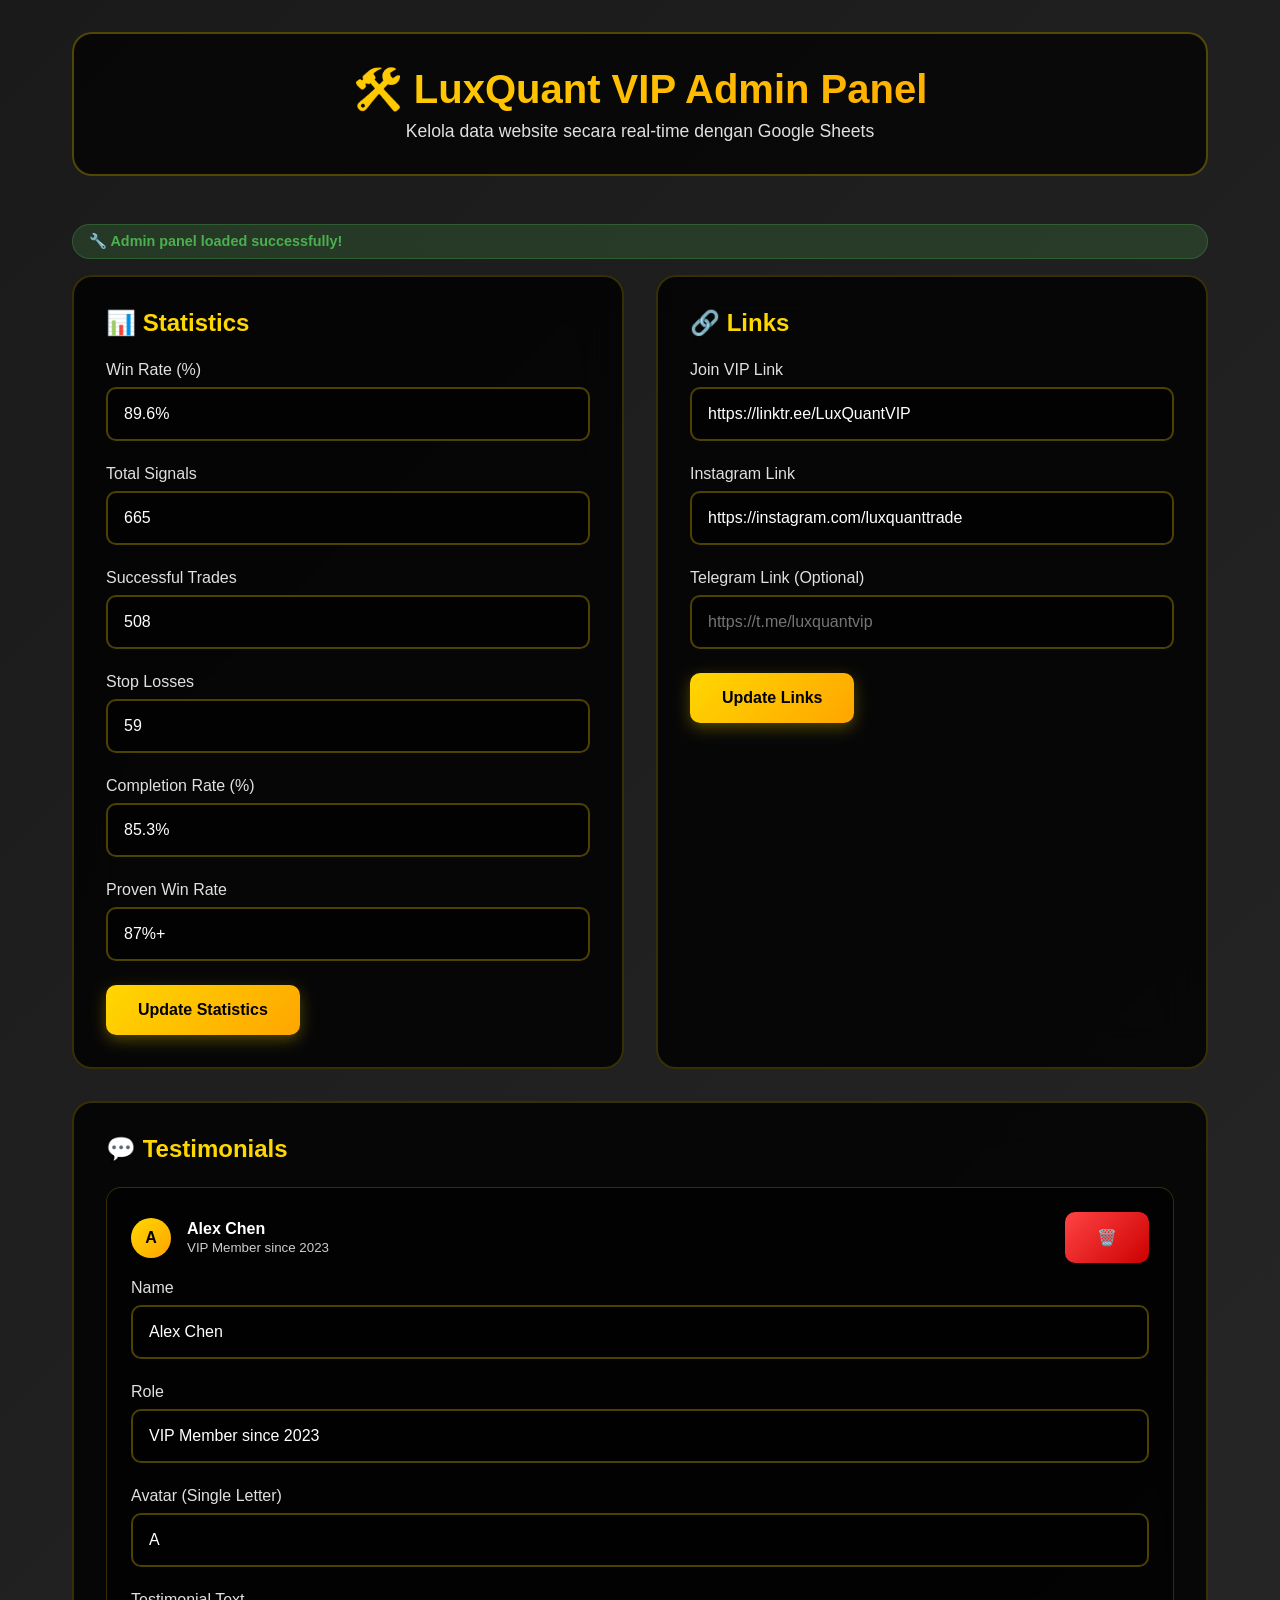
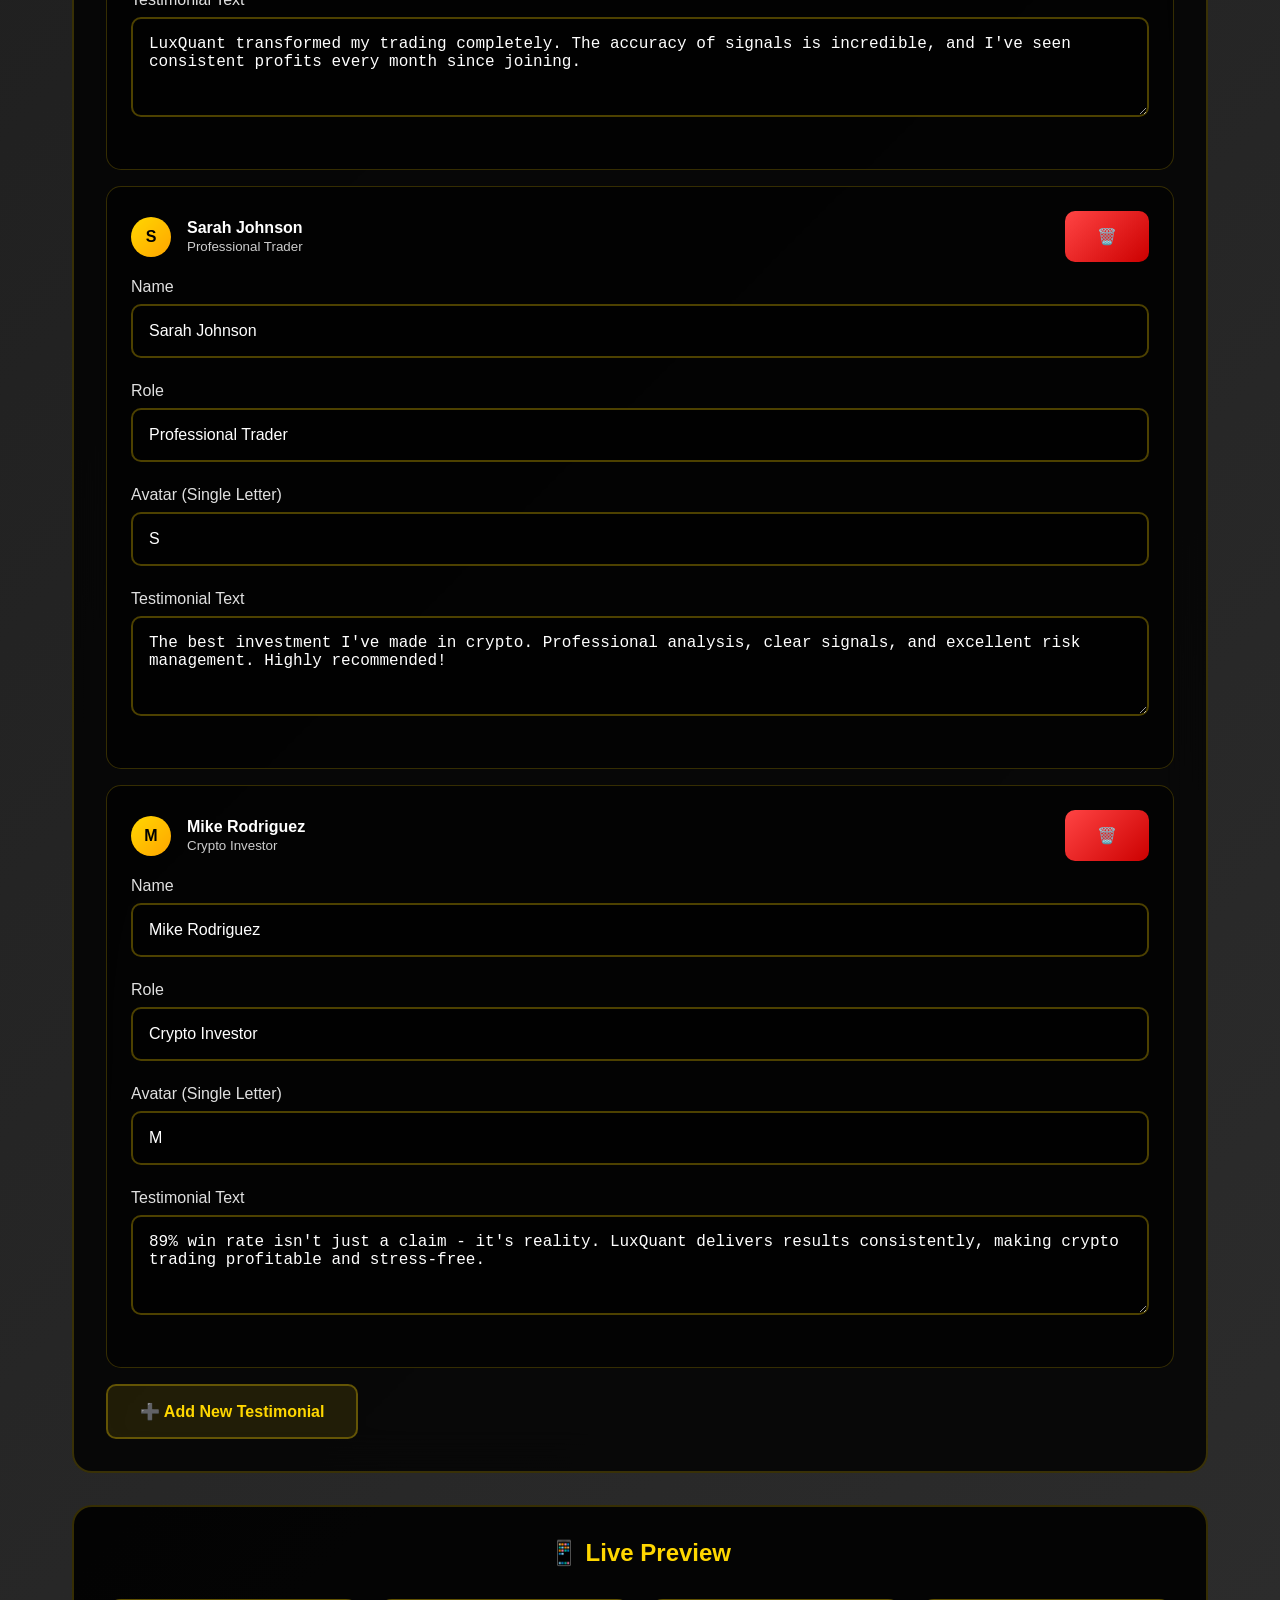
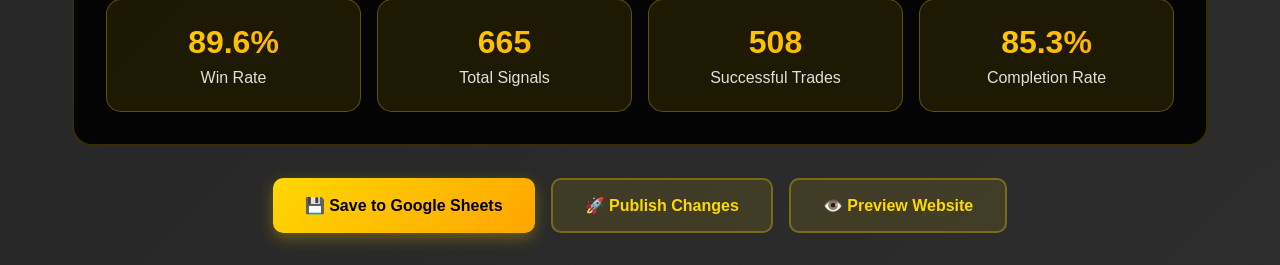
==== admin.html @ 3db4fe61 "Rename luxquant_admin_panel.html to admin.html" ====
<!DOCTYPE html>
<html lang="en">
<head>
    <meta charset="UTF-8">
    <meta name="viewport" content="width=device-width, initial-scale=1.0">
    <title>LuxQuant VIP - Admin Panel</title>
    <style>
        * {
            margin: 0;
            padding: 0;
            box-sizing: border-box;
        }

        body {
            font-family: 'Inter', -apple-system, BlinkMacSystemFont, sans-serif;
            background: linear-gradient(135deg, #1a1a1a, #2d2d2d);
            color: #ffffff;
            min-height: 100vh;
        }

        .container {
            max-width: 1200px;
            margin: 0 auto;
            padding: 2rem;
        }

        .header {
            text-align: center;
            margin-bottom: 3rem;
            padding: 2rem;
            background: rgba(0, 0, 0, 0.7);
            border-radius: 20px;
            border: 2px solid rgba(255, 215, 0, 0.3);
        }

        .header h1 {
            font-size: 2.5rem;
            background: linear-gradient(135deg, #FFD700, #FFA500);
            -webkit-background-clip: text;
            -webkit-text-fill-color: transparent;
            background-clip: text;
            margin-bottom: 0.5rem;
        }

        .header p {
            color: #e0e0e0;
            font-size: 1.1rem;
        }

        .panel-grid {
            display: grid;
            grid-template-columns: 1fr 1fr;
            gap: 2rem;
            margin-bottom: 2rem;
        }

        .panel-section {
            background: rgba(0, 0, 0, 0.8);
            padding: 2rem;
            border-radius: 20px;
            border: 2px solid rgba(255, 215, 0, 0.2);
            backdrop-filter: blur(20px);
        }

        .panel-section h2 {
            font-size: 1.5rem;
            color: #FFD700;
            margin-bottom: 1.5rem;
            display: flex;
            align-items: center;
            gap: 0.5rem;
        }

        .form-group {
            margin-bottom: 1.5rem;
        }

        .form-group label {
            display: block;
            margin-bottom: 0.5rem;
            color: #e0e0e0;
            font-weight: 500;
        }

        .form-group input,
        .form-group textarea {
            width: 100%;
            padding: 1rem;
            background: rgba(0, 0, 0, 0.6);
            border: 2px solid rgba(255, 215, 0, 0.3);
            border-radius: 10px;
            color: #ffffff;
            font-size: 1rem;
            transition: border-color 0.3s ease;
        }

        .form-group input:focus,
        .form-group textarea:focus {
            outline: none;
            border-color: #FFD700;
            box-shadow: 0 0 0 3px rgba(255, 215, 0, 0.1);
        }

        .form-group textarea {
            resize: vertical;
            min-height: 100px;
        }

        .btn {
            padding: 1rem 2rem;
            border: none;
            border-radius: 10px;
            font-weight: 600;
            font-size: 1rem;
            cursor: pointer;
            transition: all 0.3s ease;
            display: inline-flex;
            align-items: center;
            gap: 0.5rem;
        }

        .btn-primary {
            background: linear-gradient(135deg, #FFD700, #FFA500);
            color: #000000;
            box-shadow: 0 5px 15px rgba(255, 215, 0, 0.3);
        }

        .btn-primary:hover {
            transform: translateY(-2px);
            box-shadow: 0 8px 25px rgba(255, 215, 0, 0.4);
        }

        .btn-secondary {
            background: rgba(255, 215, 0, 0.1);
            color: #FFD700;
            border: 2px solid rgba(255, 215, 0, 0.3);
        }

        .btn-secondary:hover {
            background: rgba(255, 215, 0, 0.2);
            border-color: #FFD700;
        }

        .btn-danger {
            background: linear-gradient(135deg, #ff4444, #cc0000);
            color: #ffffff;
        }

        .btn-danger:hover {
            transform: translateY(-2px);
            box-shadow: 0 8px 25px rgba(255, 68, 68, 0.4);
        }

        .testimonial-item {
            background: rgba(0, 0, 0, 0.6);
            padding: 1.5rem;
            border-radius: 15px;
            border: 1px solid rgba(255, 215, 0, 0.2);
            margin-bottom: 1rem;
        }

        .testimonial-header {
            display: flex;
            justify-content: space-between;
            align-items: center;
            margin-bottom: 1rem;
        }

        .testimonial-author {
            display: flex;
            align-items: center;
            gap: 1rem;
        }

        .avatar-preview {
            width: 40px;
            height: 40px;
            border-radius: 50%;
            background: linear-gradient(135deg, #FFD700, #FFA500);
            display: flex;
            align-items: center;
            justify-content: center;
            color: #000000;
            font-weight: bold;
        }

        .status-indicator {
            padding: 0.5rem 1rem;
            border-radius: 20px;
            font-size: 0.9rem;
            font-weight: 600;
            margin-bottom: 1rem;
        }

        .status-success {
            background: rgba(76, 175, 80, 0.2);
            color: #4CAF50;
            border: 1px solid rgba(76, 175, 80, 0.3);
        }

        .status-error {
            background: rgba(244, 67, 54, 0.2);
            color: #f44336;
            border: 1px solid rgba(244, 67, 54, 0.3);
        }

        .preview-section {
            grid-column: 1 / -1;
            background: rgba(0, 0, 0, 0.9);
            padding: 2rem;
            border-radius: 20px;
            border: 2px solid rgba(255, 215, 0, 0.2);
            margin-top: 2rem;
        }

        .preview-grid {
            display: grid;
            grid-template-columns: repeat(auto-fit, minmax(200px, 1fr));
            gap: 1rem;
        }

        .preview-card {
            background: rgba(255, 215, 0, 0.1);
            padding: 1.5rem;
            border-radius: 15px;
            text-align: center;
            border: 1px solid rgba(255, 215, 0, 0.3);
        }

        .preview-number {
            font-size: 2rem;
            font-weight: 800;
            background: linear-gradient(135deg, #FFD700, #FFA500);
            -webkit-background-clip: text;
            -webkit-text-fill-color: transparent;
            background-clip: text;
        }

        .preview-label {
            color: #e0e0e0;
            margin-top: 0.5rem;
        }

        .actions {
            display: flex;
            gap: 1rem;
            justify-content: center;
            margin-top: 2rem;
        }

        .loading {
            display: inline-block;
            width: 16px;
            height: 16px;
            border: 2px solid rgba(255, 215, 0, 0.3);
            border-radius: 50%;
            border-top-color: #FFD700;
            animation: spin 1s ease-in-out infinite;
        }

        @keyframes spin {
            to { transform: rotate(360deg); }
        }

        .hidden {
            display: none;
        }

        @media (max-width: 768px) {
            .panel-grid {
                grid-template-columns: 1fr;
            }
            
            .container {
                padding: 1rem;
            }
        }
    </style>
</head>
<body>
    <div class="container">
        <div class="header">
            <h1>🛠️ LuxQuant VIP Admin Panel</h1>
            <p>Kelola data website secara real-time dengan Google Sheets</p>
        </div>

        <div id="status-indicator" class="status-indicator hidden"></div>

        <div class="panel-grid">
            <!-- Statistics Section -->
            <div class="panel-section">
                <h2>📊 Statistics</h2>
                <form id="stats-form">
                    <div class="form-group">
                        <label for="winRate">Win Rate (%)</label>
                        <input type="text" id="winRate" placeholder="89.6%" value="89.6%">
                    </div>
                    <div class="form-group">
                        <label for="totalSignals">Total Signals</label>
                        <input type="text" id="totalSignals" placeholder="665" value="665">
                    </div>
                    <div class="form-group">
                        <label for="successfulTrades">Successful Trades</label>
                        <input type="text" id="successfulTrades" placeholder="508" value="508">
                    </div>
                    <div class="form-group">
                        <label for="stopLosses">Stop Losses</label>
                        <input type="text" id="stopLosses" placeholder="59" value="59">
                    </div>
                    <div class="form-group">
                        <label for="completionRate">Completion Rate (%)</label>
                        <input type="text" id="completionRate" placeholder="85.3%" value="85.3%">
                    </div>
                    <div class="form-group">
                        <label for="provenWinRate">Proven Win Rate</label>
                        <input type="text" id="provenWinRate" placeholder="87%+" value="87%+">
                    </div>
                    <button type="submit" class="btn btn-primary">
                        <span id="stats-loading" class="loading hidden"></span>
                        Update Statistics
                    </button>
                </form>
            </div>

            <!-- Links Section -->
            <div class="panel-section">
                <h2>🔗 Links</h2>
                <form id="links-form">
                    <div class="form-group">
                        <label for="joinVipLink">Join VIP Link</label>
                        <input type="url" id="joinVipLink" placeholder="https://linktr.ee/LuxQuantVIP" value="https://linktr.ee/LuxQuantVIP">
                    </div>
                    <div class="form-group">
                        <label for="instagramLink">Instagram Link</label>
                        <input type="url" id="instagramLink" placeholder="https://instagram.com/luxquanttrade" value="https://instagram.com/luxquanttrade">
                    </div>
                    <div class="form-group">
                        <label for="telegramLink">Telegram Link (Optional)</label>
                        <input type="url" id="telegramLink" placeholder="https://t.me/luxquantvip">
                    </div>
                    <button type="submit" class="btn btn-primary">
                        <span id="links-loading" class="loading hidden"></span>
                        Update Links
                    </button>
                </form>
            </div>
        </div>

        <!-- Testimonials Section -->
        <div class="panel-section">
            <h2>💬 Testimonials</h2>
            <div id="testimonials-container">
                <!-- Testimonials will be loaded here -->
            </div>
            <button id="add-testimonial" class="btn btn-secondary">➕ Add New Testimonial</button>
        </div>

        <!-- Preview Section -->
        <div class="preview-section">
            <h2 style="text-align: center; margin-bottom: 2rem; color: #FFD700;">📱 Live Preview</h2>
            <div class="preview-grid">
                <div class="preview-card">
                    <div class="preview-number" id="preview-winrate">89.6%</div>
                    <div class="preview-label">Win Rate</div>
                </div>
                <div class="preview-card">
                    <div class="preview-number" id="preview-signals">665</div>
                    <div class="preview-label">Total Signals</div>
                </div>
                <div class="preview-card">
                    <div class="preview-number" id="preview-trades">508</div>
                    <div class="preview-label">Successful Trades</div>
                </div>
                <div class="preview-card">
                    <div class="preview-number" id="preview-completion">85.3%</div>
                    <div class="preview-label">Completion Rate</div>
                </div>
            </div>
        </div>

        <!-- Actions -->
        <div class="actions">
            <button id="save-to-sheets" class="btn btn-primary">
                <span id="save-loading" class="loading hidden"></span>
                💾 Save to Google Sheets
            </button>
            <button id="publish-changes" class="btn btn-secondary">
                🚀 Publish Changes
            </button>
            <button id="preview-website" class="btn btn-secondary">
                👁️ Preview Website
            </button>
        </div>
    </div>

    <script>
        // Configuration
        const GOOGLE_APPS_SCRIPT_URL = 'https://script.google.com/macros/s/AKfycbyYC_Nb9IzRE10_UUlVr8v8pmQEDCrXK80acP1WbcH9rGqiqzx-NO9TER4ssnCo6T7v/exec'; // Will be provided after setup
        
        // Demo mode for testing
        const DEMO_MODE = false;

        // Current data state
        let currentData = {
            stats: {
                winRate: "89.6%",
                totalSignals: "665",
                successfulTrades: "508",
                stopLosses: "59",
                completionRate: "85.3%",
                provenWinRate: "87%+"
            },
            links: {
                joinVip: "https://linktr.ee/LuxQuantVIP",
                instagram: "https://instagram.com/luxquanttrade",
                telegram: ""
            },
            testimonials: [
                {
                    id: 1,
                    name: "Alex Chen",
                    role: "VIP Member since 2023",
                    text: "LuxQuant transformed my trading completely. The accuracy of signals is incredible, and I've seen consistent profits every month since joining.",
                    avatar: "A"
                },
                {
                    id: 2,
                    name: "Sarah Johnson",
                    role: "Professional Trader", 
                    text: "The best investment I've made in crypto. Professional analysis, clear signals, and excellent risk management. Highly recommended!",
                    avatar: "S"
                },
                {
                    id: 3,
                    name: "Mike Rodriguez",
                    role: "Crypto Investor",
                    text: "89% win rate isn't just a claim - it's reality. LuxQuant delivers results consistently, making crypto trading profitable and stress-free.",
                    avatar: "M"
                }
            ]
        };

        // Show status message
        function showStatus(message, isError = false) {
            const indicator = document.getElementById('status-indicator');
            indicator.textContent = message;
            indicator.className = `status-indicator ${isError ? 'status-error' : 'status-success'}`;
            setTimeout(() => {
                indicator.classList.add('hidden');
            }, 5000);
        }

        // Update preview
        function updatePreview() {
            document.getElementById('preview-winrate').textContent = currentData.stats.winRate;
            document.getElementById('preview-signals').textContent = currentData.stats.totalSignals;
            document.getElementById('preview-trades').textContent = currentData.stats.successfulTrades;
            document.getElementById('preview-completion').textContent = currentData.stats.completionRate;
        }

        // Load testimonials
        function loadTestimonials() {
            const container = document.getElementById('testimonials-container');
            container.innerHTML = '';
            
            currentData.testimonials.forEach((testimonial, index) => {
                const testimonialHtml = `
                    <div class="testimonial-item" data-id="${testimonial.id}">
                        <div class="testimonial-header">
                            <div class="testimonial-author">
                                <div class="avatar-preview">${testimonial.avatar}</div>
                                <div>
                                    <strong>${testimonial.name}</strong><br>
                                    <small style="color: #ccc;">${testimonial.role}</small>
                                </div>
                            </div>
                            <button class="btn btn-danger" onclick="removeTestimonial(${testimonial.id})">🗑️</button>
                        </div>
                        <div class="form-group">
                            <label>Name</label>
                            <input type="text" value="${testimonial.name}" onchange="updateTestimonial(${testimonial.id}, 'name', this.value)">
                        </div>
                        <div class="form-group">
                            <label>Role</label>
                            <input type="text" value="${testimonial.role}" onchange="updateTestimonial(${testimonial.id}, 'role', this.value)">
                        </div>
                        <div class="form-group">
                            <label>Avatar (Single Letter)</label>
                            <input type="text" maxlength="1" value="${testimonial.avatar}" onchange="updateTestimonial(${testimonial.id}, 'avatar', this.value)">
                        </div>
                        <div class="form-group">
                            <label>Testimonial Text</label>
                            <textarea onchange="updateTestimonial(${testimonial.id}, 'text', this.value)">${testimonial.text}</textarea>
                        </div>
                    </div>
                `;
                container.innerHTML += testimonialHtml;
            });
        }

        // Update testimonial
        function updateTestimonial(id, field, value) {
            const testimonial = currentData.testimonials.find(t => t.id === id);
            if (testimonial) {
                testimonial[field] = value;
                if (field === 'name' || field === 'role' || field === 'avatar') {
                    loadTestimonials(); // Refresh to update preview
                }
            }
        }

        // Remove testimonial
        function removeTestimonial(id) {
            if (confirm('Are you sure you want to remove this testimonial?')) {
                currentData.testimonials = currentData.testimonials.filter(t => t.id !== id);
                loadTestimonials();
            }
        }

        // Add new testimonial
        function addTestimonial() {
            const newId = Math.max(...currentData.testimonials.map(t => t.id)) + 1;
            const newTestimonial = {
                id: newId,
                name: "New Member",
                role: "VIP Member",
                text: "Amazing service! Highly recommended.",
                avatar: "N"
            };
            currentData.testimonials.push(newTestimonial);
            loadTestimonials();
        }

        // Save to Google Sheets
        async function saveToSheets() {
            const saveBtn = document.getElementById('save-to-sheets');
            const loading = document.getElementById('save-loading');
            
            saveBtn.disabled = true;
            loading.classList.remove('hidden');
            
            try {
                if (DEMO_MODE) {
                    // Simulate API call
                    await new Promise(resolve => setTimeout(resolve, 2000));
                    showStatus('✅ Data saved to Google Sheets successfully!');
                } else {
                    // Real API call to Google Apps Script
                    const response = await fetch(GOOGLE_APPS_SCRIPT_URL, {
                        method: 'POST',
                        headers: {
                            'Content-Type': 'application/json',
                        },
                        body: JSON.stringify(currentData)
                    });
                    
                    if (response.ok) {
                        showStatus('✅ Data saved to Google Sheets successfully!');
                    } else {
                        throw new Error('Failed to save data');
                    }
                }
            } catch (error) {
                showStatus('❌ Error saving data: ' + error.message, true);
            } finally {
                saveBtn.disabled = false;
                loading.classList.add('hidden');
            }
        }

        // Form handlers
        document.getElementById('stats-form').addEventListener('submit', (e) => {
            e.preventDefault();
            
            // Update current data
            currentData.stats.winRate = document.getElementById('winRate').value;
            currentData.stats.totalSignals = document.getElementById('totalSignals').value;
            currentData.stats.successfulTrades = document.getElementById('successfulTrades').value;
            currentData.stats.stopLosses = document.getElementById('stopLosses').value;
            currentData.stats.completionRate = document.getElementById('completionRate').value;
            currentData.stats.provenWinRate = document.getElementById('provenWinRate').value;
            
            updatePreview();
            showStatus('📊 Statistics updated in preview');
        });

        document.getElementById('links-form').addEventListener('submit', (e) => {
            e.preventDefault();
            
            // Update current data
            currentData.links.joinVip = document.getElementById('joinVipLink').value;
            currentData.links.instagram = document.getElementById('instagramLink').value;
            currentData.links.telegram = document.getElementById('telegramLink').value;
            
            showStatus('🔗 Links updated in preview');
        });

        // Event listeners
        document.getElementById('add-testimonial').addEventListener('click', addTestimonial);
        document.getElementById('save-to-sheets').addEventListener('click', saveToSheets);
        
        document.getElementById('publish-changes').addEventListener('click', () => {
            showStatus('🚀 Changes published! Website will update automatically.');
        });
        
        document.getElementById('preview-website').addEventListener('click', () => {
            window.open('index.html', '_blank');
        });

        // Initialize
        document.addEventListener('DOMContentLoaded', () => {
            loadTestimonials();
            updatePreview();
            showStatus('🔧 Admin panel loaded successfully!');
        });
    </script>
</body>
</html>
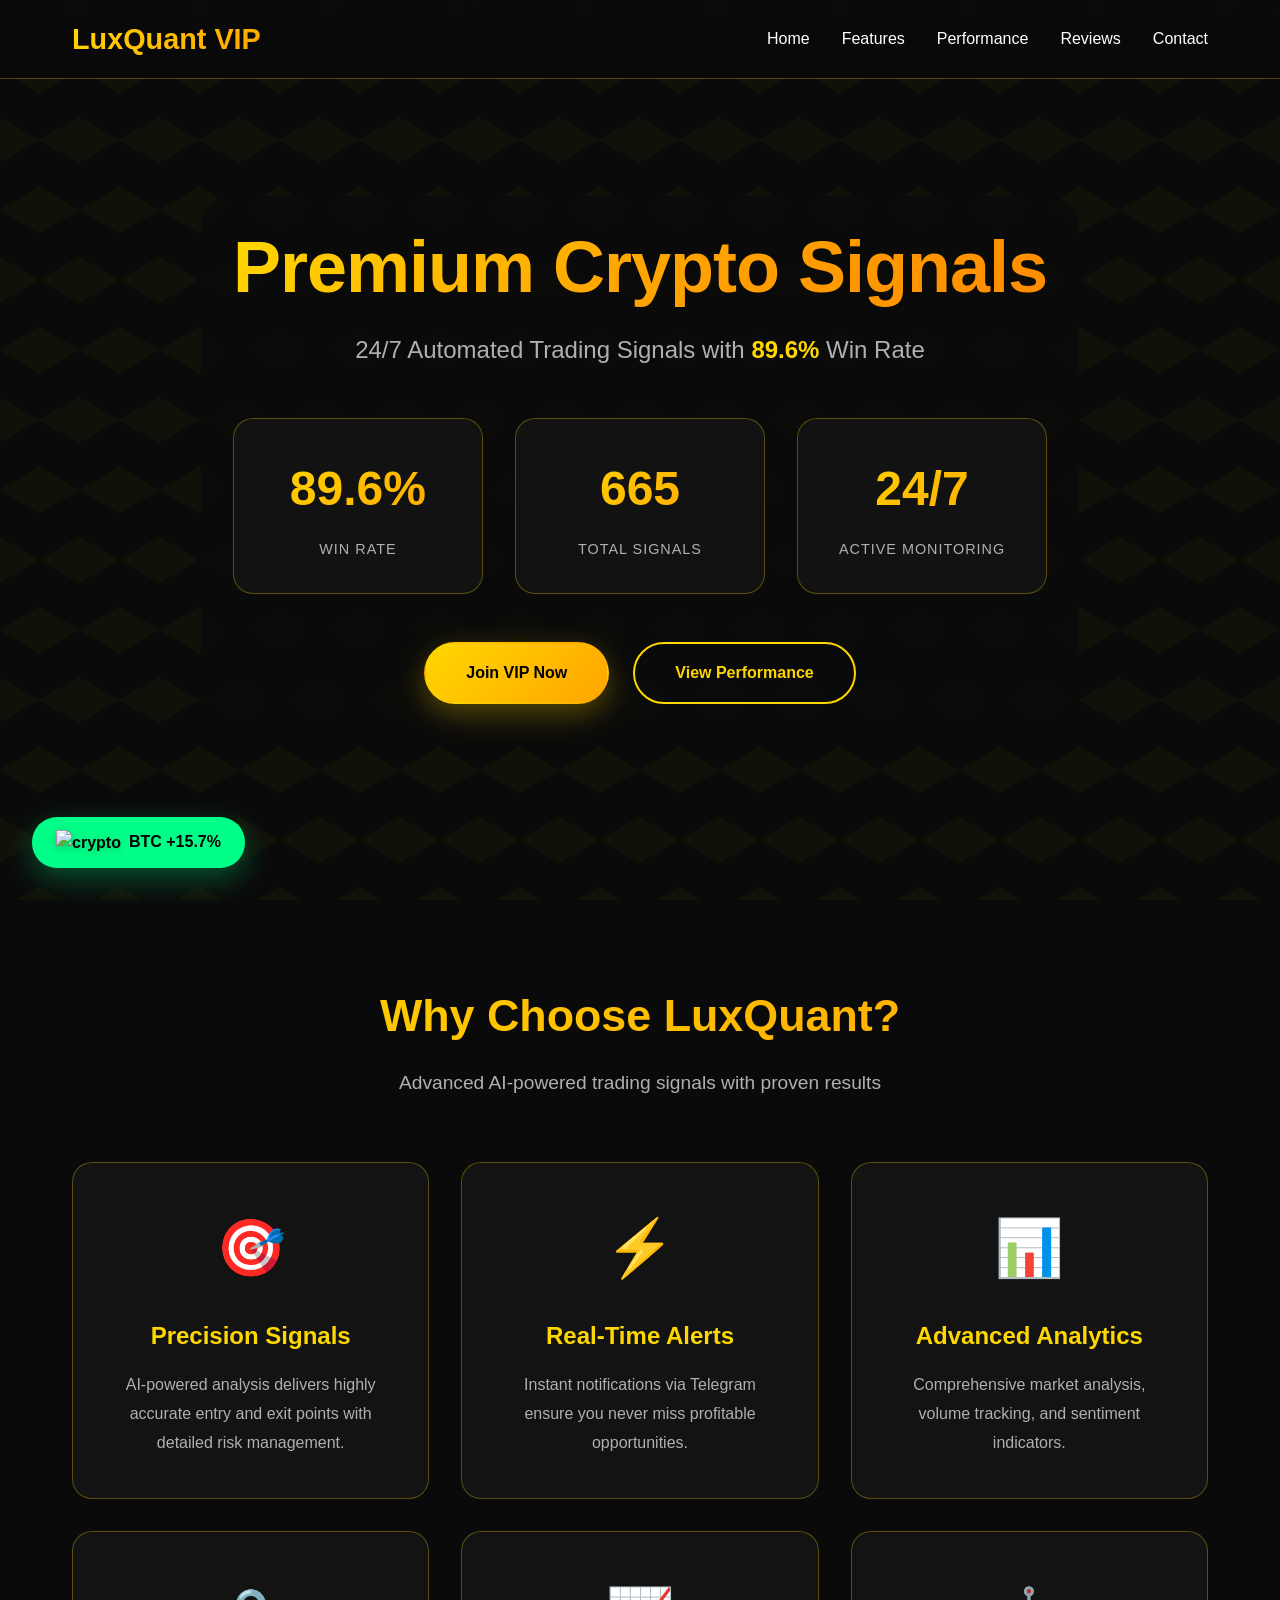
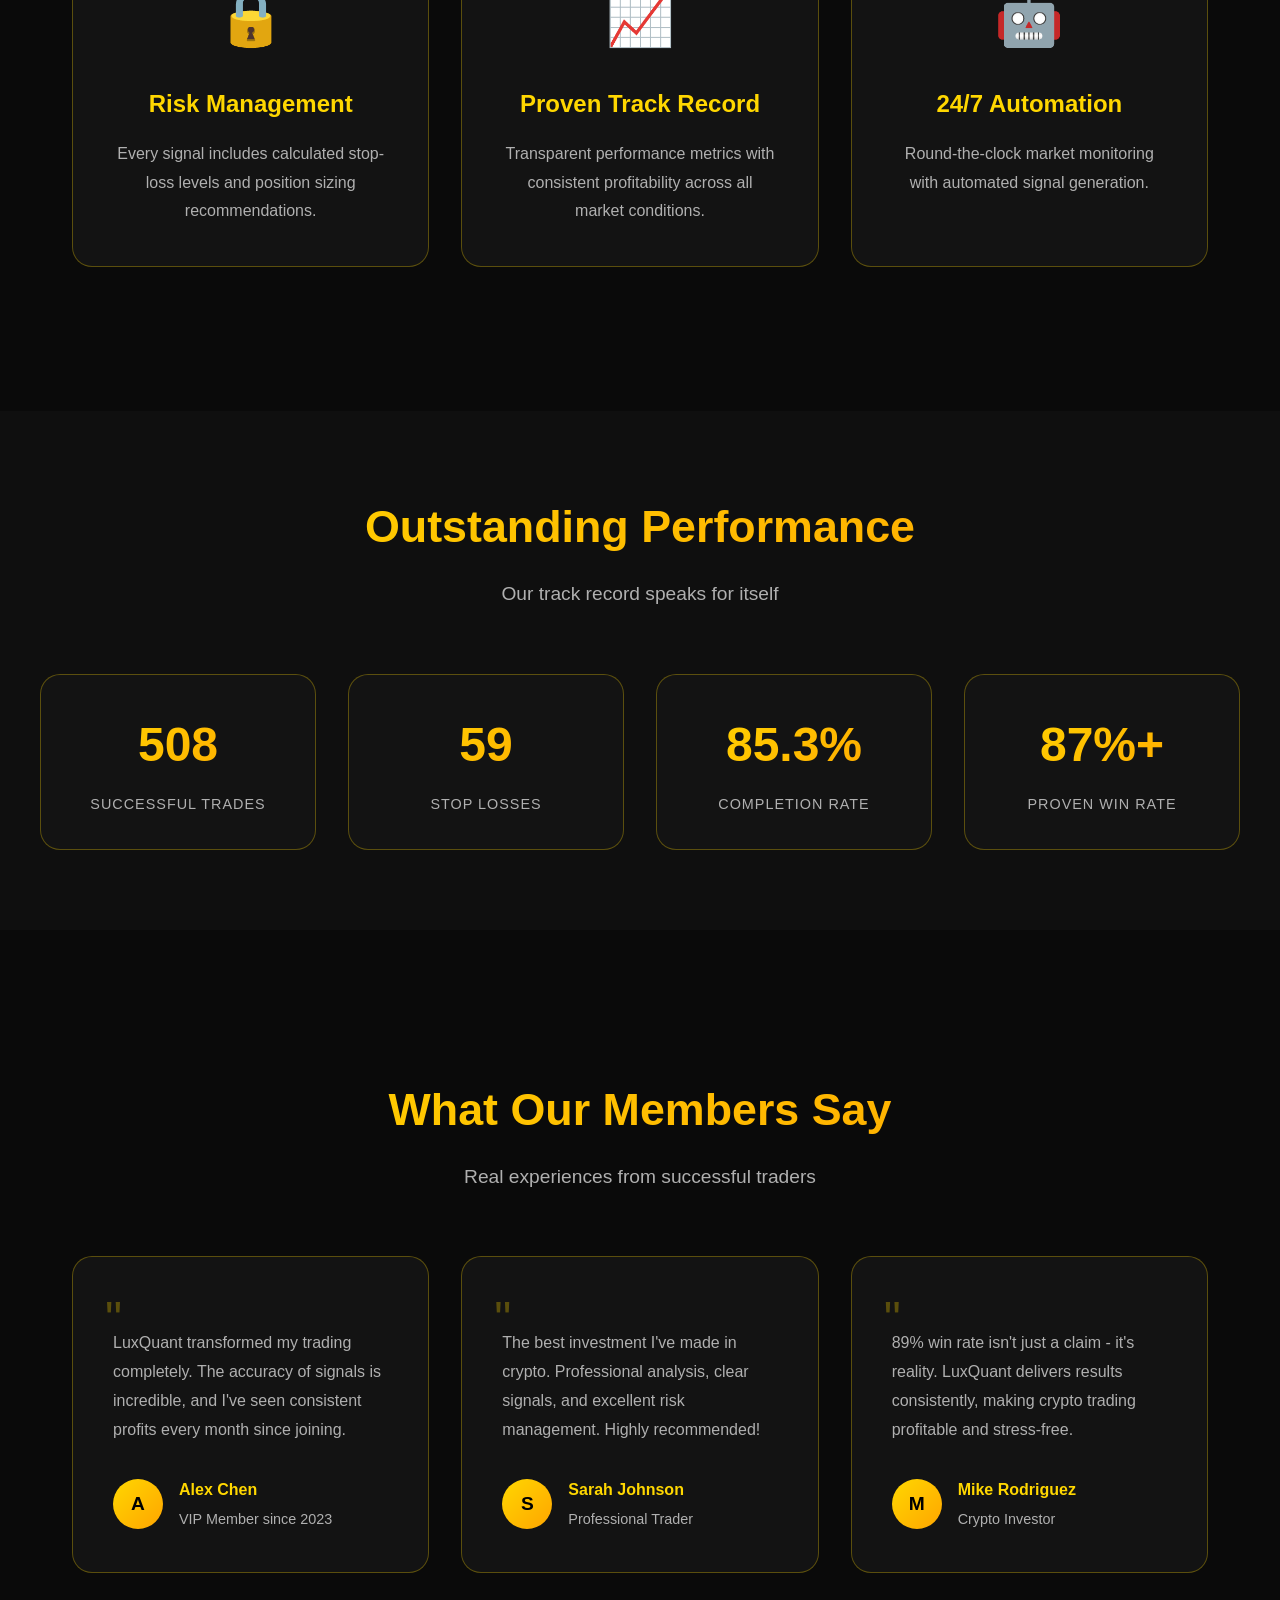
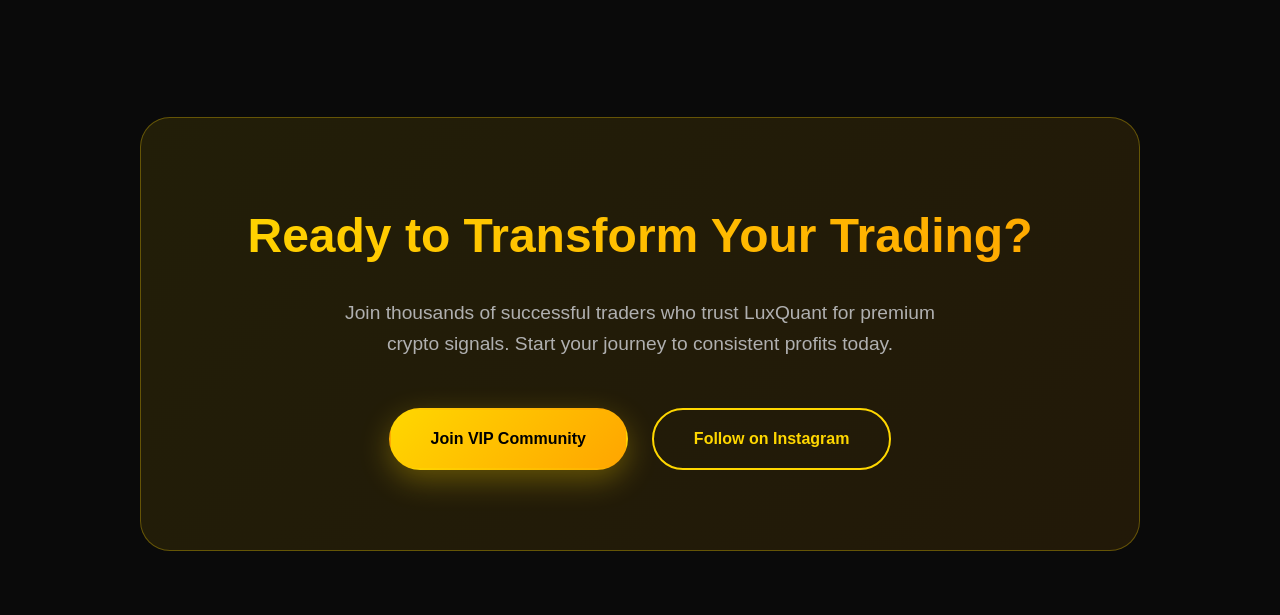
==== commit e5eb5ead: "Update admin.html" ====
--- a/admin.html
+++ b/admin.html
@@ -3,7 +3,8 @@
 <head>
     <meta charset="UTF-8">
     <meta name="viewport" content="width=device-width, initial-scale=1.0">
-    <title>LuxQuant VIP - Admin Panel</title>
+    <meta name="description" content="LuxQuant VIP - Premium Crypto Trading Signals with 89.6% Win Rate">
+    <title>LuxQuant VIP - Premium Crypto Trading Signals</title>
     <style>
         * {
             margin: 0;
@@ -11,159 +12,482 @@
             box-sizing: border-box;
         }
 
+        :root {
+            --primary-gold: #FFD700;
+            --secondary-gold: #FFA500;
+            --dark-gold: #FF8C00;
+            --bg-dark: #0a0a0a;
+            --bg-card: rgba(20, 20, 20, 0.9);
+            --text-primary: #ffffff;
+            --text-secondary: #b0b0b0;
+            --success-green: #00FF88;
+            --border-gold: rgba(255, 215, 0, 0.3);
+        }
+
         body {
-            font-family: 'Inter', -apple-system, BlinkMacSystemFont, sans-serif;
-            background: linear-gradient(135deg, #1a1a1a, #2d2d2d);
-            color: #ffffff;
-            min-height: 100vh;
-        }
-
-        .container {
+            font-family: -apple-system, BlinkMacSystemFont, 'Segoe UI', Roboto, sans-serif;
+            background-color: var(--bg-dark);
+            color: var(--text-primary);
+            overflow-x: hidden;
+            line-height: 1.6;
+        }
+
+        /* Background Pattern */
+        .bg-pattern {
+            position: fixed;
+            top: 0;
+            left: 0;
+            width: 100%;
+            height: 100%;
+            z-index: -1;
+            opacity: 0.03;
+            background-image: 
+                linear-gradient(30deg, #FFD700 12%, transparent 12.5%, transparent 87%, #FFD700 87.5%, #FFD700),
+                linear-gradient(150deg, #FFD700 12%, transparent 12.5%, transparent 87%, #FFD700 87.5%, #FFD700),
+                linear-gradient(30deg, #FFD700 12%, transparent 12.5%, transparent 87%, #FFD700 87.5%, #FFD700),
+                linear-gradient(150deg, #FFD700 12%, transparent 12.5%, transparent 87%, #FFD700 87.5%, #FFD700);
+            background-size: 80px 140px;
+            background-position: 0 0, 0 0, 40px 70px, 40px 70px;
+        }
+
+        /* Floating Crypto Icons */
+        .crypto-float {
+            position: fixed;
+            opacity: 0;
+            animation: float 20s linear infinite;
+            z-index: 1;
+            pointer-events: none;
+        }
+
+        .crypto-img {
+            width: 80px;
+            height: 80px;
+            opacity: 0.25;
+            filter: brightness(1.2) drop-shadow(0 0 10px rgba(255, 215, 0, 0.3));
+            transition: all 0.3s ease;
+        }
+
+        @keyframes float {
+            0% {
+                transform: translateY(100vh) translateX(0) rotate(0deg) scale(0.5);
+                opacity: 0;
+            }
+            10% {
+                opacity: 1;
+            }
+            90% {
+                opacity: 1;
+            }
+            100% {
+                transform: translateY(-100vh) translateX(100px) rotate(360deg) scale(1.2);
+                opacity: 0;
+            }
+        }
+
+        /* Responsive crypto icons */
+        @media (max-width: 1024px) {
+            .crypto-img {
+                width: 60px;
+                height: 60px;
+                opacity: 0.2;
+            }
+        }
+
+        @media (max-width: 768px) {
+            .crypto-img {
+                width: 40px;
+                height: 40px;
+                opacity: 0.15;
+            }
+        }
+
+        @media (max-width: 480px) {
+            .crypto-img {
+                width: 30px;
+                height: 30px;
+                opacity: 0.1;
+            }
+        }
+
+        @keyframes float {
+            0% {
+                transform: translateY(100vh) translateX(0) rotate(0deg);
+                opacity: 0;
+            }
+            10% {
+                opacity: 0.1;
+            }
+            90% {
+                opacity: 0.1;
+            }
+            100% {
+                transform: translateY(-100vh) translateX(100px) rotate(360deg);
+                opacity: 0;
+            }
+        }
+
+        /* Header */
+        header {
+            position: fixed;
+            top: 0;
+            width: 100%;
+            background: rgba(10, 10, 10, 0.95);
+            backdrop-filter: blur(10px);
+            border-bottom: 1px solid var(--border-gold);
+            z-index: 1000;
+            transition: all 0.3s ease;
+        }
+
+        nav {
             max-width: 1200px;
             margin: 0 auto;
-            padding: 2rem;
-        }
-
-        .header {
-            text-align: center;
-            margin-bottom: 3rem;
-            padding: 2rem;
-            background: rgba(0, 0, 0, 0.7);
-            border-radius: 20px;
-            border: 2px solid rgba(255, 215, 0, 0.3);
-        }
-
-        .header h1 {
-            font-size: 2.5rem;
-            background: linear-gradient(135deg, #FFD700, #FFA500);
+            padding: 1rem 2rem;
+            display: flex;
+            justify-content: space-between;
+            align-items: center;
+        }
+
+        .logo {
+            font-size: 1.8rem;
+            font-weight: 800;
+            background: linear-gradient(135deg, var(--primary-gold), var(--secondary-gold));
             -webkit-background-clip: text;
             -webkit-text-fill-color: transparent;
             background-clip: text;
-            margin-bottom: 0.5rem;
-        }
-
-        .header p {
-            color: #e0e0e0;
-            font-size: 1.1rem;
-        }
-
-        .panel-grid {
-            display: grid;
-            grid-template-columns: 1fr 1fr;
+        }
+
+        .nav-links {
+            display: flex;
+            list-style: none;
             gap: 2rem;
-            margin-bottom: 2rem;
-        }
-
-        .panel-section {
-            background: rgba(0, 0, 0, 0.8);
-            padding: 2rem;
-            border-radius: 20px;
-            border: 2px solid rgba(255, 215, 0, 0.2);
-            backdrop-filter: blur(20px);
-        }
-
-        .panel-section h2 {
-            font-size: 1.5rem;
-            color: #FFD700;
-            margin-bottom: 1.5rem;
+        }
+
+        .nav-links a {
+            color: var(--text-primary);
+            text-decoration: none;
+            font-weight: 500;
+            transition: color 0.3s ease;
+            position: relative;
+        }
+
+        .nav-links a:hover {
+            color: var(--primary-gold);
+        }
+
+        .nav-links a::after {
+            content: '';
+            position: absolute;
+            bottom: -5px;
+            left: 0;
+            width: 0;
+            height: 2px;
+            background: var(--primary-gold);
+            transition: width 0.3s ease;
+        }
+
+        .nav-links a:hover::after {
+            width: 100%;
+        }
+
+        /* Hero Section */
+        .hero {
+            min-height: 100vh;
             display: flex;
             align-items: center;
-            gap: 0.5rem;
-        }
-
-        .form-group {
+            justify-content: center;
+            padding: 6rem 2rem 4rem;
+            position: relative;
+            z-index: 10;
+        }
+
+        .hero-content {
+            max-width: 900px;
+            text-align: center;
+            z-index: 20;
+            position: relative;
+            background: rgba(10, 10, 10, 0.7);
+            padding: 2rem;
+            border-radius: 30px;
+            backdrop-filter: blur(10px);
+        }
+
+        .hero h1 {
+            font-size: clamp(3rem, 7vw, 5rem);
+            font-weight: 900;
             margin-bottom: 1.5rem;
-        }
-
-        .form-group label {
+            background: linear-gradient(135deg, var(--primary-gold), var(--secondary-gold), var(--dark-gold));
+            -webkit-background-clip: text;
+            -webkit-text-fill-color: transparent;
+            background-clip: text;
+            line-height: 1.1;
+            letter-spacing: -1px;
+        }
+
+        .hero-subtitle {
+            font-size: 1.5rem;
+            color: var(--text-secondary);
+            margin-bottom: 3rem;
+        }
+
+        .highlight {
+            color: var(--primary-gold);
+            font-weight: 700;
+        }
+
+        /* Stats Cards */
+        .stats-container {
+            display: grid;
+            grid-template-columns: repeat(auto-fit, minmax(200px, 1fr));
+            gap: 2rem;
+            margin: 3rem 0;
+        }
+
+        .stat-card {
+            background: var(--bg-card);
+            border: 1px solid var(--border-gold);
+            border-radius: 20px;
+            padding: 2rem;
+            text-align: center;
+            transition: all 0.3s ease;
+            position: relative;
+            overflow: hidden;
+        }
+
+        .stat-card::before {
+            content: '';
+            position: absolute;
+            top: -50%;
+            left: -50%;
+            width: 200%;
+            height: 200%;
+            background: radial-gradient(circle, rgba(255, 215, 0, 0.1) 0%, transparent 70%);
+            opacity: 0;
+            transition: opacity 0.3s ease;
+            pointer-events: none;
+        }
+
+        .stat-card:hover {
+            transform: translateY(-5px);
+            box-shadow: 0 20px 40px rgba(255, 215, 0, 0.2);
+            border-color: var(--primary-gold);
+        }
+
+        .stat-card:hover::before {
+            opacity: 1;
+        }
+
+        .stat-number {
+            font-size: 3rem;
+            font-weight: 800;
+            background: linear-gradient(135deg, var(--primary-gold), var(--secondary-gold));
+            -webkit-background-clip: text;
+            -webkit-text-fill-color: transparent;
+            background-clip: text;
             display: block;
             margin-bottom: 0.5rem;
-            color: #e0e0e0;
-            font-weight: 500;
-        }
-
-        .form-group input,
-        .form-group textarea {
-            width: 100%;
-            padding: 1rem;
-            background: rgba(0, 0, 0, 0.6);
-            border: 2px solid rgba(255, 215, 0, 0.3);
-            border-radius: 10px;
-            color: #ffffff;
-            font-size: 1rem;
-            transition: border-color 0.3s ease;
-        }
-
-        .form-group input:focus,
-        .form-group textarea:focus {
-            outline: none;
-            border-color: #FFD700;
-            box-shadow: 0 0 0 3px rgba(255, 215, 0, 0.1);
-        }
-
-        .form-group textarea {
-            resize: vertical;
-            min-height: 100px;
+        }
+
+        .stat-label {
+            color: var(--text-secondary);
+            font-size: 0.9rem;
+            text-transform: uppercase;
+            letter-spacing: 1px;
+        }
+
+        /* Buttons */
+        .btn-container {
+            display: flex;
+            gap: 1.5rem;
+            justify-content: center;
+            flex-wrap: wrap;
+            margin-top: 3rem;
         }
 
         .btn {
-            padding: 1rem 2rem;
-            border: none;
-            border-radius: 10px;
+            padding: 1rem 2.5rem;
+            border-radius: 50px;
             font-weight: 600;
-            font-size: 1rem;
-            cursor: pointer;
+            text-decoration: none;
             transition: all 0.3s ease;
-            display: inline-flex;
-            align-items: center;
-            gap: 0.5rem;
+            display: inline-block;
+            position: relative;
+            overflow: hidden;
+            border: 2px solid transparent;
         }
 
         .btn-primary {
-            background: linear-gradient(135deg, #FFD700, #FFA500);
-            color: #000000;
-            box-shadow: 0 5px 15px rgba(255, 215, 0, 0.3);
+            background: linear-gradient(135deg, var(--primary-gold), var(--secondary-gold));
+            color: #000;
+            box-shadow: 0 10px 30px rgba(255, 215, 0, 0.3);
         }
 
         .btn-primary:hover {
-            transform: translateY(-2px);
-            box-shadow: 0 8px 25px rgba(255, 215, 0, 0.4);
+            transform: translateY(-3px);
+            box-shadow: 0 15px 40px rgba(255, 215, 0, 0.4);
         }
 
         .btn-secondary {
+            background: transparent;
+            color: var(--primary-gold);
+            border-color: var(--primary-gold);
+        }
+
+        .btn-secondary:hover {
             background: rgba(255, 215, 0, 0.1);
-            color: #FFD700;
-            border: 2px solid rgba(255, 215, 0, 0.3);
-        }
-
-        .btn-secondary:hover {
-            background: rgba(255, 215, 0, 0.2);
-            border-color: #FFD700;
-        }
-
-        .btn-danger {
-            background: linear-gradient(135deg, #ff4444, #cc0000);
-            color: #ffffff;
-        }
-
-        .btn-danger:hover {
-            transform: translateY(-2px);
-            box-shadow: 0 8px 25px rgba(255, 68, 68, 0.4);
-        }
-
-        .testimonial-item {
-            background: rgba(0, 0, 0, 0.6);
-            padding: 1.5rem;
-            border-radius: 15px;
-            border: 1px solid rgba(255, 215, 0, 0.2);
+            transform: translateY(-3px);
+        }
+
+        /* Features Section */
+        .features {
+            padding: 5rem 2rem;
+            max-width: 1200px;
+            margin: 0 auto;
+        }
+
+        .section-title {
+            font-size: 3rem;
+            font-weight: 800;
+            text-align: center;
             margin-bottom: 1rem;
-        }
-
-        .testimonial-header {
-            display: flex;
-            justify-content: space-between;
-            align-items: center;
+            background: linear-gradient(135deg, var(--primary-gold), var(--secondary-gold));
+            -webkit-background-clip: text;
+            -webkit-text-fill-color: transparent;
+            background-clip: text;
+        }
+
+        .section-subtitle {
+            text-align: center;
+            color: var(--text-secondary);
+            font-size: 1.2rem;
+            margin-bottom: 4rem;
+        }
+
+        .features-grid {
+            display: grid;
+            grid-template-columns: repeat(auto-fit, minmax(350px, 1fr));
+            gap: 2rem;
+        }
+
+        .feature-card {
+            background: var(--bg-card);
+            border: 1px solid var(--border-gold);
+            border-radius: 20px;
+            padding: 2.5rem;
+            text-align: center;
+            transition: all 0.3s ease;
+            position: relative;
+            overflow: hidden;
+        }
+
+        .feature-card:hover {
+            transform: translateY(-10px);
+            box-shadow: 0 20px 40px rgba(255, 215, 0, 0.2);
+            border-color: var(--primary-gold);
+        }
+
+        .feature-icon {
+            font-size: 3.5rem;
+            margin-bottom: 1.5rem;
+            display: block;
+        }
+
+        .feature-card h3 {
+            font-size: 1.5rem;
+            color: var(--primary-gold);
             margin-bottom: 1rem;
+        }
+
+        .feature-card p {
+            color: var(--text-secondary);
+            line-height: 1.8;
+        }
+
+        /* Performance Section */
+        .performance {
+            background: rgba(20, 20, 20, 0.5);
+            padding: 5rem 2rem;
+            margin: 4rem 0;
+        }
+
+        .performance-content {
+            max-width: 1200px;
+            margin: 0 auto;
+        }
+
+        .performance-grid {
+            display: grid;
+            grid-template-columns: repeat(auto-fit, minmax(250px, 1fr));
+            gap: 2rem;
+            margin-top: 3rem;
+        }
+
+        .perf-stat {
+            background: var(--bg-card);
+            border: 1px solid var(--border-gold);
+            border-radius: 20px;
+            padding: 2rem;
+            text-align: center;
+            transition: all 0.3s ease;
+        }
+
+        .perf-stat:hover {
+            transform: translateY(-5px);
+            box-shadow: 0 15px 30px rgba(255, 215, 0, 0.2);
+        }
+
+        .perf-number {
+            font-size: 3rem;
+            font-weight: 800;
+            background: linear-gradient(135deg, var(--primary-gold), var(--secondary-gold));
+            -webkit-background-clip: text;
+            -webkit-text-fill-color: transparent;
+            background-clip: text;
+            display: block;
+            margin-bottom: 0.5rem;
+        }
+
+        /* Testimonials */
+        .testimonials {
+            padding: 5rem 2rem;
+            max-width: 1200px;
+            margin: 0 auto;
+        }
+
+        .testimonial-grid {
+            display: grid;
+            grid-template-columns: repeat(auto-fit, minmax(350px, 1fr));
+            gap: 2rem;
+            margin-top: 3rem;
+        }
+
+        .testimonial-card {
+            background: var(--bg-card);
+            border: 1px solid var(--border-gold);
+            border-radius: 20px;
+            padding: 2.5rem;
+            position: relative;
+            transition: all 0.3s ease;
+        }
+
+        .testimonial-card:hover {
+            transform: translateY(-5px);
+            box-shadow: 0 15px 30px rgba(255, 215, 0, 0.2);
+        }
+
+        .quote-icon {
+            position: absolute;
+            top: 1.5rem;
+            left: 2rem;
+            font-size: 3rem;
+            color: var(--primary-gold);
+            opacity: 0.3;
+        }
+
+        .testimonial-text {
+            margin-bottom: 2rem;
+            line-height: 1.8;
+            color: var(--text-secondary);
+            padding-top: 2rem;
         }
 
         .testimonial-author {
@@ -172,236 +496,767 @@
             gap: 1rem;
         }
 
-        .avatar-preview {
-            width: 40px;
-            height: 40px;
+        .author-avatar {
+            width: 50px;
+            height: 50px;
             border-radius: 50%;
-            background: linear-gradient(135deg, #FFD700, #FFA500);
+            background: linear-gradient(135deg, var(--primary-gold), var(--secondary-gold));
             display: flex;
             align-items: center;
             justify-content: center;
-            color: #000000;
             font-weight: bold;
-        }
-
-        .status-indicator {
-            padding: 0.5rem 1rem;
-            border-radius: 20px;
+            color: #000;
+            font-size: 1.2rem;
+        }
+
+        .author-info h4 {
+            color: var(--primary-gold);
+            margin-bottom: 0.25rem;
+        }
+
+        .author-info span {
+            color: var(--text-secondary);
             font-size: 0.9rem;
-            font-weight: 600;
-            margin-bottom: 1rem;
-        }
-
-        .status-success {
-            background: rgba(76, 175, 80, 0.2);
-            color: #4CAF50;
-            border: 1px solid rgba(76, 175, 80, 0.3);
-        }
-
-        .status-error {
-            background: rgba(244, 67, 54, 0.2);
-            color: #f44336;
-            border: 1px solid rgba(244, 67, 54, 0.3);
-        }
-
-        .preview-section {
-            grid-column: 1 / -1;
-            background: rgba(0, 0, 0, 0.9);
-            padding: 2rem;
-            border-radius: 20px;
-            border: 2px solid rgba(255, 215, 0, 0.2);
-            margin-top: 2rem;
-        }
-
-        .preview-grid {
-            display: grid;
-            grid-template-columns: repeat(auto-fit, minmax(200px, 1fr));
-            gap: 1rem;
-        }
-
-        .preview-card {
-            background: rgba(255, 215, 0, 0.1);
-            padding: 1.5rem;
-            border-radius: 15px;
+        }
+
+        /* CTA Section */
+        .cta {
+            background: linear-gradient(135deg, rgba(255, 215, 0, 0.1), rgba(255, 165, 0, 0.1));
+            border: 1px solid var(--border-gold);
+            border-radius: 30px;
+            padding: 5rem 2rem;
+            margin: 4rem 2rem;
             text-align: center;
-            border: 1px solid rgba(255, 215, 0, 0.3);
-        }
-
-        .preview-number {
-            font-size: 2rem;
+            max-width: 1000px;
+            margin-left: auto;
+            margin-right: auto;
+        }
+
+        .cta h2 {
+            font-size: 3rem;
             font-weight: 800;
-            background: linear-gradient(135deg, #FFD700, #FFA500);
+            margin-bottom: 1.5rem;
+            background: linear-gradient(135deg, var(--primary-gold), var(--secondary-gold));
             -webkit-background-clip: text;
             -webkit-text-fill-color: transparent;
             background-clip: text;
         }
 
-        .preview-label {
-            color: #e0e0e0;
-            margin-top: 0.5rem;
-        }
-
-        .actions {
+        .cta p {
+            font-size: 1.2rem;
+            color: var(--text-secondary);
+            margin-bottom: 3rem;
+            max-width: 600px;
+            margin-left: auto;
+            margin-right: auto;
+        }
+
+        /* Price Ticker */
+        .price-ticker {
+            position: fixed;
+            bottom: 2rem;
+            left: 2rem;
+            background: var(--success-green);
+            color: #000;
+            padding: 0.75rem 1.5rem;
+            border-radius: 25px;
+            font-weight: bold;
+            font-size: 1rem;
+            animation: pulse 2s ease-in-out infinite;
+            z-index: 100;
+            box-shadow: 0 10px 30px rgba(0, 255, 136, 0.3);
             display: flex;
-            gap: 1rem;
-            justify-content: center;
-            margin-top: 2rem;
-        }
-
-        .loading {
-            display: inline-block;
-            width: 16px;
-            height: 16px;
-            border: 2px solid rgba(255, 215, 0, 0.3);
-            border-radius: 50%;
-            border-top-color: #FFD700;
-            animation: spin 1s ease-in-out infinite;
-        }
-
-        @keyframes spin {
-            to { transform: rotate(360deg); }
-        }
-
-        .hidden {
+            align-items: center;
+        }
+
+        .price-ticker img {
+            filter: drop-shadow(0 2px 4px rgba(0, 0, 0, 0.2));
+        }
+
+        @keyframes pulse {
+            0%, 100% {
+                transform: scale(1);
+                box-shadow: 0 10px 30px rgba(0, 255, 136, 0.3);
+            }
+            50% {
+                transform: scale(1.05);
+                box-shadow: 0 15px 40px rgba(0, 255, 136, 0.4);
+            }
+        }
+
+        /* Mobile Menu */
+        .mobile-menu {
             display: none;
+            flex-direction: column;
+            gap: 4px;
+            cursor: pointer;
+        }
+
+        .mobile-menu span {
+            width: 25px;
+            height: 3px;
+            background: var(--primary-gold);
+            transition: all 0.3s ease;
+        }
+
+        /* Animations */
+        .fade-in {
+            opacity: 0;
+            transform: translateY(30px);
+            animation: fadeInUp 0.8s ease forwards;
+        }
+
+        @keyframes fadeInUp {
+            to {
+                opacity: 1;
+                transform: translateY(0);
+            }
+        }
+
+        .fade-in-delay-1 { animation-delay: 0.1s; }
+        .fade-in-delay-2 { animation-delay: 0.2s; }
+        .fade-in-delay-3 { animation-delay: 0.3s; }
+        .fade-in-delay-4 { animation-delay: 0.4s; }
+        .fade-in-delay-5 { animation-delay: 0.5s; }
+        .fade-in-delay-6 { animation-delay: 0.6s; }
+
+        /* Complete Responsive Design */
+        @media (max-width: 1440px) {
+            .hero h1 {
+                font-size: 4.5rem;
+            }
+            
+            .section-title {
+                font-size: 2.8rem;
+            }
+        }
+
+        @media (max-width: 1024px) {
+            .hero h1 {
+                font-size: 4rem;
+            }
+            
+            .features-grid {
+                grid-template-columns: repeat(2, 1fr);
+            }
+            
+            .testimonial-grid {
+                grid-template-columns: repeat(2, 1fr);
+            }
         }
 
         @media (max-width: 768px) {
-            .panel-grid {
+            /* Navigation */
+            .nav-links {
+                position: fixed;
+                top: 70px;
+                left: -100%;
+                width: 100%;
+                height: calc(100vh - 70px);
+                background: rgba(10, 10, 10, 0.98);
+                flex-direction: column;
+                justify-content: flex-start;
+                padding-top: 2rem;
+                transition: left 0.3s ease;
+                z-index: 999;
+            }
+
+            .nav-links.active {
+                left: 0;
+            }
+
+            .nav-links li {
+                margin: 1rem 0;
+            }
+
+            .nav-links a {
+                font-size: 1.2rem;
+            }
+
+            .mobile-menu {
+                display: flex;
+            }
+
+            .mobile-menu.active span:first-child {
+                transform: rotate(45deg) translateY(10px);
+            }
+
+            .mobile-menu.active span:nth-child(2) {
+                opacity: 0;
+            }
+
+            .mobile-menu.active span:last-child {
+                transform: rotate(-45deg) translateY(-10px);
+            }
+
+            /* Hero adjustments */
+            .hero {
+                padding: 5rem 1rem 3rem;
+            }
+
+            .hero h1 {
+                font-size: 3rem;
+            }
+
+            .hero-subtitle {
+                font-size: 1.2rem;
+            }
+
+            .hero-content {
+                padding: 1.5rem;
+            }
+
+            /* Stats */
+            .stats-container {
                 grid-template-columns: 1fr;
-            }
-            
-            .container {
+                gap: 1rem;
+            }
+
+            .stat-card {
+                padding: 1.5rem;
+            }
+
+            .stat-number {
+                font-size: 2.5rem;
+            }
+
+            /* Buttons */
+            .btn-container {
+                flex-direction: column;
+                align-items: stretch;
+            }
+
+            .btn {
+                width: 100%;
+                text-align: center;
+            }
+
+            /* Features */
+            .features-grid {
+                grid-template-columns: 1fr;
+                gap: 1.5rem;
+            }
+
+            .feature-card {
+                padding: 2rem;
+            }
+
+            /* Performance */
+            .performance-grid {
+                grid-template-columns: repeat(2, 1fr);
+                gap: 1rem;
+            }
+
+            /* Testimonials */
+            .testimonial-grid {
+                grid-template-columns: 1fr;
+            }
+
+            /* CTA */
+            .cta {
+                margin: 2rem 1rem;
+                padding: 3rem 1.5rem;
+            }
+
+            .cta h2 {
+                font-size: 2rem;
+            }
+
+            /* Price ticker */
+            .price-ticker {
+                bottom: 1rem;
+                left: 1rem;
+                font-size: 0.9rem;
+                padding: 0.5rem 1rem;
+            }
+        }
+
+        @media (max-width: 480px) {
+            /* Extra small devices */
+            nav {
                 padding: 1rem;
             }
+
+            .logo {
+                font-size: 1.5rem;
+            }
+
+            .hero h1 {
+                font-size: 2.5rem;
+                letter-spacing: -0.5px;
+            }
+
+            .hero-subtitle {
+                font-size: 1rem;
+            }
+
+            .stat-number {
+                font-size: 2rem;
+            }
+
+            .stat-label {
+                font-size: 0.8rem;
+            }
+
+            .section-title {
+                font-size: 2rem;
+            }
+
+            .section-subtitle {
+                font-size: 1rem;
+            }
+
+            .feature-icon {
+                font-size: 3rem;
+            }
+
+            .feature-card h3 {
+                font-size: 1.3rem;
+            }
+
+            .feature-card p {
+                font-size: 0.9rem;
+            }
+
+            .performance-grid {
+                grid-template-columns: 1fr;
+            }
+
+            .perf-number {
+                font-size: 2.5rem;
+            }
+
+            .testimonial-card {
+                padding: 2rem;
+            }
+
+            .testimonial-text {
+                font-size: 0.95rem;
+            }
+
+            .cta {
+                padding: 2.5rem 1rem;
+            }
+
+            .cta h2 {
+                font-size: 1.8rem;
+            }
+
+            .cta p {
+                font-size: 1rem;
+            }
+
+            .price-ticker {
+                bottom: 0.5rem;
+                left: 0.5rem;
+                right: 0.5rem;
+                text-align: center;
+                font-size: 0.85rem;
+            }
+
+            .price-ticker img {
+                width: 16px;
+                height: 16px;
+            }
+        }
+
+        @media (max-width: 375px) {
+            /* iPhone SE and smaller */
+            .hero h1 {
+                font-size: 2.2rem;
+            }
+
+            .btn {
+                padding: 0.8rem 1.5rem;
+                font-size: 0.95rem;
+            }
+
+            .stat-card {
+                padding: 1rem;
+            }
+
+            .feature-card {
+                padding: 1.5rem;
+            }
+        }
+
+        /* Landscape orientation adjustments */
+        @media (max-height: 600px) and (orientation: landscape) {
+            .hero {
+                min-height: auto;
+                padding: 4rem 2rem 2rem;
+            }
+
+            .stats-container {
+                grid-template-columns: repeat(3, 1fr);
+                gap: 1rem;
+            }
+
+            .stat-card {
+                padding: 1rem;
+            }
+
+            .stat-number {
+                font-size: 2rem;
+            }
+        }
+
+        /* Large screens */
+        @media (min-width: 1920px) {
+            nav {
+                max-width: 1600px;
+            }
+
+            .hero-content {
+                max-width: 1200px;
+            }
+
+            .features,
+            .testimonials,
+            .performance-content {
+                max-width: 1600px;
+            }
+
+            .hero h1 {
+                font-size: 6rem;
+            }
+
+            .section-title {
+                font-size: 4rem;
+            }
+
+            .crypto-img {
+                width: 100px;
+                height: 100px;
+            }
+        }
+
+        /* Container for crypto icons */
+        .crypto-container {
+            position: fixed;
+            top: 0;
+            left: 0;
+            width: 100%;
+            height: 100%;
+            overflow: hidden;
+            z-index: 1;
+            pointer-events: none;
+        }
+        ::-webkit-scrollbar {
+            width: 10px;
+        }
+
+        ::-webkit-scrollbar-track {
+            background: var(--bg-dark);
+        }
+
+        ::-webkit-scrollbar-thumb {
+            background: var(--primary-gold);
+            border-radius: 5px;
+        }
+
+        ::-webkit-scrollbar-thumb:hover {
+            background: var(--secondary-gold);
         }
     </style>
 </head>
 <body>
-    <div class="container">
-        <div class="header">
-            <h1>🛠️ LuxQuant VIP Admin Panel</h1>
-            <p>Kelola data website secara real-time dengan Google Sheets</p>
-        </div>
-
-        <div id="status-indicator" class="status-indicator hidden"></div>
-
-        <div class="panel-grid">
-            <!-- Statistics Section -->
-            <div class="panel-section">
-                <h2>📊 Statistics</h2>
-                <form id="stats-form">
-                    <div class="form-group">
-                        <label for="winRate">Win Rate (%)</label>
-                        <input type="text" id="winRate" placeholder="89.6%" value="89.6%">
-                    </div>
-                    <div class="form-group">
-                        <label for="totalSignals">Total Signals</label>
-                        <input type="text" id="totalSignals" placeholder="665" value="665">
-                    </div>
-                    <div class="form-group">
-                        <label for="successfulTrades">Successful Trades</label>
-                        <input type="text" id="successfulTrades" placeholder="508" value="508">
-                    </div>
-                    <div class="form-group">
-                        <label for="stopLosses">Stop Losses</label>
-                        <input type="text" id="stopLosses" placeholder="59" value="59">
-                    </div>
-                    <div class="form-group">
-                        <label for="completionRate">Completion Rate (%)</label>
-                        <input type="text" id="completionRate" placeholder="85.3%" value="85.3%">
-                    </div>
-                    <div class="form-group">
-                        <label for="provenWinRate">Proven Win Rate</label>
-                        <input type="text" id="provenWinRate" placeholder="87%+" value="87%+">
-                    </div>
-                    <button type="submit" class="btn btn-primary">
-                        <span id="stats-loading" class="loading hidden"></span>
-                        Update Statistics
-                    </button>
-                </form>
+    <!-- Background Pattern -->
+    <div class="bg-pattern"></div>
+
+    <!-- Floating Crypto Icons with Real Images -->
+    <div class="crypto-container">
+        <img class="crypto-float crypto-img" src="https://s2.coinmarketcap.com/static/img/coins/64x64/1.png" alt="Bitcoin" style="left: 5%; animation-delay: 0s;">
+        <img class="crypto-float crypto-img" src="https://s2.coinmarketcap.com/static/img/coins/64x64/1027.png" alt="Ethereum" style="left: 15%; animation-delay: 3s;">
+        <img class="crypto-float crypto-img" src="https://s2.coinmarketcap.com/static/img/coins/64x64/825.png" alt="Tether" style="left: 25%; animation-delay: 6s;">
+        <img class="crypto-float crypto-img" src="https://s2.coinmarketcap.com/static/img/coins/64x64/52.png" alt="XRP" style="left: 35%; animation-delay: 9s;">
+        <img class="crypto-float crypto-img" src="https://s2.coinmarketcap.com/static/img/coins/64x64/5426.png" alt="Solana" style="left: 45%; animation-delay: 12s;">
+        <img class="crypto-float crypto-img" src="https://s2.coinmarketcap.com/static/img/coins/64x64/1839.png" alt="BNB" style="left: 55%; animation-delay: 15s;">
+        <img class="crypto-float crypto-img" src="https://s2.coinmarketcap.com/static/img/coins/64x64/2010.png" alt="Cardano" style="left: 65%; animation-delay: 18s;">
+        <img class="crypto-float crypto-img" src="https://s2.coinmarketcap.com/static/img/coins/64x64/5805.png" alt="Avalanche" style="left: 75%; animation-delay: 21s;">
+        <img class="crypto-float crypto-img" src="https://s2.coinmarketcap.com/static/img/coins/64x64/74.png" alt="Dogecoin" style="left: 85%; animation-delay: 24s;">
+        <img class="crypto-float crypto-img" src="https://s2.coinmarketcap.com/static/img/coins/64x64/3890.png" alt="Polygon" style="left: 95%; animation-delay: 27s;">
+    </div>
+
+    <!-- Price Ticker -->
+    <div class="price-ticker" id="priceTicker">
+        <span id="tickerText">
+            <img src="https://s2.coinmarketcap.com/static/img/coins/32x32/5426.png" alt="SOL" style="width: 20px; height: 20px; vertical-align: middle; margin-right: 8px;">SOL +18.9%
+        </span>
+    </div>
+
+    <!-- Header -->
+    <header>
+        <nav>
+            <div class="logo">LuxQuant VIP</div>
+            <ul class="nav-links">
+                <li><a href="#home">Home</a></li>
+                <li><a href="#features">Features</a></li>
+                <li><a href="#performance">Performance</a></li>
+                <li><a href="#testimonials">Reviews</a></li>
+                <li><a href="#contact">Contact</a></li>
+            </ul>
+            <div class="mobile-menu" id="mobileMenu">
+                <span></span>
+                <span></span>
+                <span></span>
             </div>
-
-            <!-- Links Section -->
-            <div class="panel-section">
-                <h2>🔗 Links</h2>
-                <form id="links-form">
-                    <div class="form-group">
-                        <label for="joinVipLink">Join VIP Link</label>
-                        <input type="url" id="joinVipLink" placeholder="https://linktr.ee/LuxQuantVIP" value="https://linktr.ee/LuxQuantVIP">
-                    </div>
-                    <div class="form-group">
-                        <label for="instagramLink">Instagram Link</label>
-                        <input type="url" id="instagramLink" placeholder="https://instagram.com/luxquanttrade" value="https://instagram.com/luxquanttrade">
-                    </div>
-                    <div class="form-group">
-                        <label for="telegramLink">Telegram Link (Optional)</label>
-                        <input type="url" id="telegramLink" placeholder="https://t.me/luxquantvip">
-                    </div>
-                    <button type="submit" class="btn btn-primary">
-                        <span id="links-loading" class="loading hidden"></span>
-                        Update Links
-                    </button>
-                </form>
+        </nav>
+    </header>
+
+    <!-- Hero Section -->
+    <section id="home" class="hero">
+        <div class="hero-content">
+            <h1 class="fade-in">Premium Crypto Signals</h1>
+            <p class="hero-subtitle fade-in fade-in-delay-1">
+                24/7 Automated Trading Signals with <span class="highlight" id="heroWinRate">89.6%</span> Win Rate
+            </p>
+            
+            <div class="stats-container fade-in fade-in-delay-2">
+                <div class="stat-card">
+                    <span class="stat-number" id="statWinRate">89.6%</span>
+                    <span class="stat-label">Win Rate</span>
+                </div>
+                <div class="stat-card">
+                    <span class="stat-number" id="statTotalSignals">665</span>
+                    <span class="stat-label">Total Signals</span>
+                </div>
+                <div class="stat-card">
+                    <span class="stat-number">24/7</span>
+                    <span class="stat-label">Active Monitoring</span>
+                </div>
+            </div>
+
+            <div class="btn-container fade-in fade-in-delay-3">
+                <a href="https://linktr.ee/LuxQuantVIP" class="btn btn-primary" id="joinVipBtn">Join VIP Now</a>
+                <a href="#performance" class="btn btn-secondary">View Performance</a>
             </div>
         </div>
-
-        <!-- Testimonials Section -->
-        <div class="panel-section">
-            <h2>💬 Testimonials</h2>
-            <div id="testimonials-container">
-                <!-- Testimonials will be loaded here -->
+    </section>
+
+    <!-- Features Section -->
+    <section id="features" class="features">
+        <h2 class="section-title">Why Choose LuxQuant?</h2>
+        <p class="section-subtitle">Advanced AI-powered trading signals with proven results</p>
+        
+        <div class="features-grid" id="featuresGrid">
+            <div class="feature-card fade-in fade-in-delay-1">
+                <span class="feature-icon">🎯</span>
+                <h3>Precision Signals</h3>
+                <p>AI-powered analysis delivers highly accurate entry and exit points with detailed risk management.</p>
             </div>
-            <button id="add-testimonial" class="btn btn-secondary">➕ Add New Testimonial</button>
+            <div class="feature-card fade-in fade-in-delay-2">
+                <span class="feature-icon">⚡</span>
+                <h3>Real-Time Alerts</h3>
+                <p>Instant notifications via Telegram ensure you never miss profitable opportunities.</p>
+            </div>
+            <div class="feature-card fade-in fade-in-delay-3">
+                <span class="feature-icon">📊</span>
+                <h3>Advanced Analytics</h3>
+                <p>Comprehensive market analysis, volume tracking, and sentiment indicators.</p>
+            </div>
+            <div class="feature-card fade-in fade-in-delay-4">
+                <span class="feature-icon">🔒</span>
+                <h3>Risk Management</h3>
+                <p>Every signal includes calculated stop-loss levels and position sizing recommendations.</p>
+            </div>
+            <div class="feature-card fade-in fade-in-delay-5">
+                <span class="feature-icon">📈</span>
+                <h3>Proven Track Record</h3>
+                <p>Transparent performance metrics with consistent profitability across all market conditions.</p>
+            </div>
+            <div class="feature-card fade-in fade-in-delay-6">
+                <span class="feature-icon">🤖</span>
+                <h3>24/7 Automation</h3>
+                <p>Round-the-clock market monitoring with automated signal generation.</p>
+            </div>
         </div>
-
-        <!-- Preview Section -->
-        <div class="preview-section">
-            <h2 style="text-align: center; margin-bottom: 2rem; color: #FFD700;">📱 Live Preview</h2>
-            <div class="preview-grid">
-                <div class="preview-card">
-                    <div class="preview-number" id="preview-winrate">89.6%</div>
-                    <div class="preview-label">Win Rate</div>
+    </section>
+
+    <!-- Performance Section -->
+    <section id="performance" class="performance">
+        <div class="performance-content">
+            <h2 class="section-title">Outstanding Performance</h2>
+            <p class="section-subtitle">Our track record speaks for itself</p>
+            
+            <div class="performance-grid">
+                <div class="perf-stat fade-in fade-in-delay-1">
+                    <span class="perf-number" id="perfSuccessful">508</span>
+                    <span class="stat-label">Successful Trades</span>
                 </div>
-                <div class="preview-card">
-                    <div class="preview-number" id="preview-signals">665</div>
-                    <div class="preview-label">Total Signals</div>
+                <div class="perf-stat fade-in fade-in-delay-2">
+                    <span class="perf-number" id="perfStopLoss">59</span>
+                    <span class="stat-label">Stop Losses</span>
                 </div>
-                <div class="preview-card">
-                    <div class="preview-number" id="preview-trades">508</div>
-                    <div class="preview-label">Successful Trades</div>
+                <div class="perf-stat fade-in fade-in-delay-3">
+                    <span class="perf-number" id="perfCompletion">85.3%</span>
+                    <span class="stat-label">Completion Rate</span>
                 </div>
-                <div class="preview-card">
-                    <div class="preview-number" id="preview-completion">85.3%</div>
-                    <div class="preview-label">Completion Rate</div>
+                <div class="perf-stat fade-in fade-in-delay-4">
+                    <span class="perf-number" id="perfProven">87%+</span>
+                    <span class="stat-label">Proven Win Rate</span>
                 </div>
             </div>
         </div>
-
-        <!-- Actions -->
-        <div class="actions">
-            <button id="save-to-sheets" class="btn btn-primary">
-                <span id="save-loading" class="loading hidden"></span>
-                💾 Save to Google Sheets
-            </button>
-            <button id="publish-changes" class="btn btn-secondary">
-                🚀 Publish Changes
-            </button>
-            <button id="preview-website" class="btn btn-secondary">
-                👁️ Preview Website
-            </button>
+    </section>
+
+    <!-- Testimonials Section -->
+    <section id="testimonials" class="testimonials">
+        <h2 class="section-title">What Our Members Say</h2>
+        <p class="section-subtitle">Real experiences from successful traders</p>
+        
+        <div class="testimonial-grid">
+            <div class="testimonial-card fade-in fade-in-delay-1">
+                <span class="quote-icon">"</span>
+                <p class="testimonial-text">
+                    LuxQuant transformed my trading completely. The accuracy of signals is incredible, and I've seen consistent profits every month since joining.
+                </p>
+                <div class="testimonial-author">
+                    <div class="author-avatar">A</div>
+                    <div class="author-info">
+                        <h4>Alex Chen</h4>
+                        <span>VIP Member since 2023</span>
+                    </div>
+                </div>
+            </div>
+            
+            <div class="testimonial-card fade-in fade-in-delay-2">
+                <span class="quote-icon">"</span>
+                <p class="testimonial-text">
+                    The best investment I've made in crypto. Professional analysis, clear signals, and excellent risk management. Highly recommended!
+                </p>
+                <div class="testimonial-author">
+                    <div class="author-avatar">S</div>
+                    <div class="author-info">
+                        <h4>Sarah Johnson</h4>
+                        <span>Professional Trader</span>
+                    </div>
+                </div>
+            </div>
+            
+            <div class="testimonial-card fade-in fade-in-delay-3">
+                <span class="quote-icon">"</span>
+                <p class="testimonial-text">
+                    89% win rate isn't just a claim - it's reality. LuxQuant delivers results consistently, making crypto trading profitable and stress-free.
+                </p>
+                <div class="testimonial-author">
+                    <div class="author-avatar">M</div>
+                    <div class="author-info">
+                        <h4>Mike Rodriguez</h4>
+                        <span>Crypto Investor</span>
+                    </div>
+                </div>
+            </div>
         </div>
-    </div>
+    </section>
+
+    <!-- CTA Section -->
+    <section class="cta">
+        <h2>Ready to Transform Your Trading?</h2>
+        <p>
+            Join thousands of successful traders who trust LuxQuant for premium crypto signals. 
+            Start your journey to consistent profits today.
+        </p>
+        <div class="btn-container">
+            <a href="https://linktr.ee/LuxQuantVIP" class="btn btn-primary" id="joinVipBtn2">Join VIP Community</a>
+            <a href="https://instagram.com/luxquanttrade" class="btn btn-secondary" id="instagramBtn">Follow on Instagram</a>
+        </div>
+    </section>
 
     <script>
-        // Configuration
-        const GOOGLE_APPS_SCRIPT_URL = 'https://script.google.com/macros/s/AKfycbyYC_Nb9IzRE10_UUlVr8v8pmQEDCrXK80acP1WbcH9rGqiqzx-NO9TER4ssnCo6T7v/exec'; // Will be provided after setup
-        
-        // Demo mode for testing
-        const DEMO_MODE = false;
-
-        // Current data state
-        let currentData = {
+        // Mobile Menu Toggle
+        const mobileMenu = document.getElementById('mobileMenu');
+        const navLinks = document.querySelector('.nav-links');
+
+        mobileMenu.addEventListener('click', () => {
+            navLinks.classList.toggle('active');
+            mobileMenu.classList.toggle('active');
+        });
+
+        // Smooth Scrolling
+        document.querySelectorAll('a[href^="#"]').forEach(anchor => {
+            anchor.addEventListener('click', function (e) {
+                e.preventDefault();
+                const target = document.querySelector(this.getAttribute('href'));
+                if (target) {
+                    target.scrollIntoView({
+                        behavior: 'smooth',
+                        block: 'start'
+                    });
+                }
+            });
+        });
+
+        // Price Ticker Animation with Coin Icons
+        const tickers = [
+            { icon: 'https://s2.coinmarketcap.com/static/img/coins/32x32/1.png', text: 'BTC +15.7%' },
+            { icon: 'https://s2.coinmarketcap.com/static/img/coins/32x32/1027.png', text: 'ETH +12.3%' },
+            { icon: 'https://s2.coinmarketcap.com/static/img/coins/32x32/5426.png', text: 'SOL +18.9%' },
+            { icon: 'https://s2.coinmarketcap.com/static/img/coins/32x32/1839.png', text: 'BNB +9.4%' },
+            { icon: 'https://s2.coinmarketcap.com/static/img/coins/32x32/2010.png', text: 'ADA +22.1%' }
+        ];
+
+        let currentTicker = 0;
+        const tickerText = document.getElementById('tickerText');
+
+        function updateTicker() {
+            currentTicker = (currentTicker + 1) % tickers.length;
+            tickerText.style.opacity = '0';
+            
+            setTimeout(() => {
+                tickerText.innerHTML = `<img src="${tickers[currentTicker].icon}" alt="crypto" style="width: 20px; height: 20px; vertical-align: middle; margin-right: 8px;">${tickers[currentTicker].text}`;
+                tickerText.style.opacity = '1';
+            }, 300);
+        }
+
+        // Initialize first ticker with icon
+        tickerText.innerHTML = `<img src="${tickers[0].icon}" alt="crypto" style="width: 20px; height: 20px; vertical-align: middle; margin-right: 8px;">${tickers[0].text}`;
+
+        setInterval(updateTicker, 4000);
+
+        // Scroll Animation Observer
+        const observerOptions = {
+            threshold: 0.1,
+            rootMargin: '0px 0px -100px 0px'
+        };
+
+        const observer = new IntersectionObserver((entries) => {
+            entries.forEach(entry => {
+                if (entry.isIntersecting) {
+                    entry.target.style.opacity = '1';
+                    entry.target.style.transform = 'translateY(0)';
+                }
+            });
+        }, observerOptions);
+
+        // Observe all fade-in elements
+        document.querySelectorAll('.fade-in').forEach(el => {
+            el.style.opacity = '0';
+            el.style.transform = 'translateY(30px)';
+            el.style.transition = 'all 0.8s ease';
+            observer.observe(el);
+        });
+
+        // Header Scroll Effect
+        let lastScroll = 0;
+        const header = document.querySelector('header');
+
+        window.addEventListener('scroll', () => {
+            const currentScroll = window.pageYOffset;
+            
+            if (currentScroll > 100) {
+                header.style.background = 'rgba(10, 10, 10, 0.98)';
+                header.style.boxShadow = '0 2px 20px rgba(0, 0, 0, 0.8)';
+            } else {
+                header.style.background = 'rgba(10, 10, 10, 0.95)';
+                header.style.boxShadow = 'none';
+            }
+            
+            lastScroll = currentScroll;
+        });
+
+        // Data Management
+        const siteData = {
             stats: {
                 winRate: "89.6%",
                 totalSignals: "665",
@@ -412,207 +1267,204 @@
             },
             links: {
                 joinVip: "https://linktr.ee/LuxQuantVIP",
-                instagram: "https://instagram.com/luxquanttrade",
-                telegram: ""
-            },
-            testimonials: [
-                {
-                    id: 1,
-                    name: "Alex Chen",
-                    role: "VIP Member since 2023",
-                    text: "LuxQuant transformed my trading completely. The accuracy of signals is incredible, and I've seen consistent profits every month since joining.",
-                    avatar: "A"
-                },
-                {
-                    id: 2,
-                    name: "Sarah Johnson",
-                    role: "Professional Trader", 
-                    text: "The best investment I've made in crypto. Professional analysis, clear signals, and excellent risk management. Highly recommended!",
-                    avatar: "S"
-                },
-                {
-                    id: 3,
-                    name: "Mike Rodriguez",
-                    role: "Crypto Investor",
-                    text: "89% win rate isn't just a claim - it's reality. LuxQuant delivers results consistently, making crypto trading profitable and stress-free.",
-                    avatar: "M"
-                }
-            ]
+                instagram: "https://instagram.com/luxquanttrade"
+            }
         };
 
-        // Show status message
-        function showStatus(message, isError = false) {
-            const indicator = document.getElementById('status-indicator');
-            indicator.textContent = message;
-            indicator.className = `status-indicator ${isError ? 'status-error' : 'status-success'}`;
-            setTimeout(() => {
-                indicator.classList.add('hidden');
-            }, 5000);
-        }
-
-        // Update preview
-        function updatePreview() {
-            document.getElementById('preview-winrate').textContent = currentData.stats.winRate;
-            document.getElementById('preview-signals').textContent = currentData.stats.totalSignals;
-            document.getElementById('preview-trades').textContent = currentData.stats.successfulTrades;
-            document.getElementById('preview-completion').textContent = currentData.stats.completionRate;
-        }
-
-        // Load testimonials
-        function loadTestimonials() {
-            const container = document.getElementById('testimonials-container');
-            container.innerHTML = '';
+        // Update Stats (for future API integration)
+        function updateStats(data) {
+            if (data.stats) {
+                document.getElementById('heroWinRate').textContent = data.stats.winRate;
+                document.getElementById('statWinRate').textContent = data.stats.winRate;
+                document.getElementById('statTotalSignals').textContent = data.stats.totalSignals;
+                document.getElementById('perfSuccessful').textContent = data.stats.successfulTrades;
+                document.getElementById('perfStopLoss').textContent = data.stats.stopLosses;
+                document.getElementById('perfCompletion').textContent = data.stats.completionRate;
+                document.getElementById('perfProven').textContent = data.stats.provenWinRate;
+            }
             
-            currentData.testimonials.forEach((testimonial, index) => {
-                const testimonialHtml = `
-                    <div class="testimonial-item" data-id="${testimonial.id}">
-                        <div class="testimonial-header">
-                            <div class="testimonial-author">
-                                <div class="avatar-preview">${testimonial.avatar}</div>
-                                <div>
-                                    <strong>${testimonial.name}</strong><br>
-                                    <small style="color: #ccc;">${testimonial.role}</small>
-                                </div>
-                            </div>
-                            <button class="btn btn-danger" onclick="removeTestimonial(${testimonial.id})">🗑️</button>
-                        </div>
-                        <div class="form-group">
-                            <label>Name</label>
-                            <input type="text" value="${testimonial.name}" onchange="updateTestimonial(${testimonial.id}, 'name', this.value)">
-                        </div>
-                        <div class="form-group">
-                            <label>Role</label>
-                            <input type="text" value="${testimonial.role}" onchange="updateTestimonial(${testimonial.id}, 'role', this.value)">
-                        </div>
-                        <div class="form-group">
-                            <label>Avatar (Single Letter)</label>
-                            <input type="text" maxlength="1" value="${testimonial.avatar}" onchange="updateTestimonial(${testimonial.id}, 'avatar', this.value)">
-                        </div>
-                        <div class="form-group">
-                            <label>Testimonial Text</label>
-                            <textarea onchange="updateTestimonial(${testimonial.id}, 'text', this.value)">${testimonial.text}</textarea>
-                        </div>
-                    </div>
-                `;
-                container.innerHTML += testimonialHtml;
+            if (data.links) {
+                document.getElementById('joinVipBtn').href = data.links.joinVip;
+                document.getElementById('joinVipBtn2').href = data.links.joinVip;
+                document.getElementById('instagramBtn').href = data.links.instagram;
+            }
+        }
+
+        // Initialize with default data
+        updateStats(siteData);
+
+        // Add hover effect to cards
+        document.querySelectorAll('.stat-card, .feature-card, .perf-stat, .testimonial-card').forEach(card => {
+            card.addEventListener('mouseenter', function(e) {
+                this.style.transform = 'translateY(-10px) scale(1.02)';
             });
-        }
-
-        // Update testimonial
-        function updateTestimonial(id, field, value) {
-            const testimonial = currentData.testimonials.find(t => t.id === id);
-            if (testimonial) {
-                testimonial[field] = value;
-                if (field === 'name' || field === 'role' || field === 'avatar') {
-                    loadTestimonials(); // Refresh to update preview
-                }
-            }
-        }
-
-        // Remove testimonial
-        function removeTestimonial(id) {
-            if (confirm('Are you sure you want to remove this testimonial?')) {
-                currentData.testimonials = currentData.testimonials.filter(t => t.id !== id);
-                loadTestimonials();
-            }
-        }
-
-        // Add new testimonial
-        function addTestimonial() {
-            const newId = Math.max(...currentData.testimonials.map(t => t.id)) + 1;
-            const newTestimonial = {
-                id: newId,
-                name: "New Member",
-                role: "VIP Member",
-                text: "Amazing service! Highly recommended.",
-                avatar: "N"
-            };
-            currentData.testimonials.push(newTestimonial);
-            loadTestimonials();
-        }
-
-        // Save to Google Sheets
-        async function saveToSheets() {
-            const saveBtn = document.getElementById('save-to-sheets');
-            const loading = document.getElementById('save-loading');
             
-            saveBtn.disabled = true;
-            loading.classList.remove('hidden');
+            card.addEventListener('mouseleave', function(e) {
+                this.style.transform = 'translateY(0) scale(1)';
+            });
+        });
+
+        // Add ripple effect to buttons
+        document.querySelectorAll('.btn').forEach(button => {
+            button.addEventListener('click', function(e) {
+                const ripple = document.createElement('span');
+                ripple.classList.add('ripple');
+                
+                const rect = this.getBoundingClientRect();
+                const size = Math.max(rect.width, rect.height);
+                const x = e.clientX - rect.left - size / 2;
+                const y = e.clientY - rect.top - size / 2;
+                
+                ripple.style.width = ripple.style.height = size + 'px';
+                ripple.style.left = x + 'px';
+                ripple.style.top = y + 'px';
+                
+                this.appendChild(ripple);
+                
+                setTimeout(() => ripple.remove(), 600);
+            });
+        });
+
+        // Parallax effect for crypto icons
+        let cryptoIcons = document.querySelectorAll('.crypto-float');
+        
+        window.addEventListener('mousemove', (e) => {
+            const x = e.clientX / window.innerWidth;
+            const y = e.clientY / window.innerHeight;
             
-            try {
-                if (DEMO_MODE) {
-                    // Simulate API call
-                    await new Promise(resolve => setTimeout(resolve, 2000));
-                    showStatus('✅ Data saved to Google Sheets successfully!');
-                } else {
-                    // Real API call to Google Apps Script
-                    const response = await fetch(GOOGLE_APPS_SCRIPT_URL, {
-                        method: 'POST',
-                        headers: {
-                            'Content-Type': 'application/json',
-                        },
-                        body: JSON.stringify(currentData)
-                    });
-                    
-                    if (response.ok) {
-                        showStatus('✅ Data saved to Google Sheets successfully!');
-                    } else {
-                        throw new Error('Failed to save data');
-                    }
-                }
-            } catch (error) {
-                showStatus('❌ Error saving data: ' + error.message, true);
-            } finally {
-                saveBtn.disabled = false;
-                loading.classList.add('hidden');
-            }
-        }
-
-        // Form handlers
-        document.getElementById('stats-form').addEventListener('submit', (e) => {
-            e.preventDefault();
-            
-            // Update current data
-            currentData.stats.winRate = document.getElementById('winRate').value;
-            currentData.stats.totalSignals = document.getElementById('totalSignals').value;
-            currentData.stats.successfulTrades = document.getElementById('successfulTrades').value;
-            currentData.stats.stopLosses = document.getElementById('stopLosses').value;
-            currentData.stats.completionRate = document.getElementById('completionRate').value;
-            currentData.stats.provenWinRate = document.getElementById('provenWinRate').value;
-            
-            updatePreview();
-            showStatus('📊 Statistics updated in preview');
+            cryptoIcons.forEach((icon, index) => {
+                const speed = (index + 1) * 0.5;
+                icon.style.transform = `translate(${x * speed}px, ${y * speed}px)`;
+            });
         });
 
-        document.getElementById('links-form').addEventListener('submit', (e) => {
-            e.preventDefault();
-            
-            // Update current data
-            currentData.links.joinVip = document.getElementById('joinVipLink').value;
-            currentData.links.instagram = document.getElementById('instagramLink').value;
-            currentData.links.telegram = document.getElementById('telegramLink').value;
-            
-            showStatus('🔗 Links updated in preview');
-        });
-
-        // Event listeners
-        document.getElementById('add-testimonial').addEventListener('click', addTestimonial);
-        document.getElementById('save-to-sheets').addEventListener('click', saveToSheets);
-        
-        document.getElementById('publish-changes').addEventListener('click', () => {
-            showStatus('🚀 Changes published! Website will update automatically.');
-        });
-        
-        document.getElementById('preview-website').addEventListener('click', () => {
-            window.open('index.html', '_blank');
-        });
-
-        // Initialize
-        document.addEventListener('DOMContentLoaded', () => {
-            loadTestimonials();
-            updatePreview();
-            showStatus('🔧 Admin panel loaded successfully!');
-        });
+        // Google Sheets Integration (placeholder)
+        async function fetchGoogleSheetsData() {
+            // This would be your actual Google Sheets API call
+            // const SHEET_ID = 'YOUR_SHEET_ID';
+            // const API_KEY = 'YOUR_API_KEY';
+            // const response = await fetch(`https://sheets.googleapis.com/v4/spreadsheets/${SHEET_ID}/values/Sheet1?key=${API_KEY}`);
+            // const data = await response.json();
+            // return parseGoogleSheetsData(data);
+        }
+
+        // Auto-refresh data every 5 minutes
+        setInterval(() => {
+            // fetchGoogleSheetsData().then(updateStats);
+        }, 300000);
+
+        // Performance monitoring
+        if ('IntersectionObserver' in window) {
+            console.log('LuxQuant VIP loaded successfully');
+        }
     </script>
+
+    <style>
+        /* Additional Mobile Styles */
+        @media (max-width: 768px) {
+            .nav-links {
+                position: fixed;
+                top: 70px;
+                left: -100%;
+                width: 100%;
+                height: calc(100vh - 70px);
+                background: rgba(10, 10, 10, 0.98);
+                flex-direction: column;
+                justify-content: flex-start;
+                padding-top: 2rem;
+                transition: left 0.3s ease;
+            }
+
+            .nav-links.active {
+                left: 0;
+            }
+
+            .nav-links li {
+                margin: 1rem 0;
+            }
+
+            .nav-links a {
+                font-size: 1.2rem;
+            }
+
+            .mobile-menu.active span:first-child {
+                transform: rotate(45deg) translateY(10px);
+            }
+
+            .mobile-menu.active span:nth-child(2) {
+                opacity: 0;
+            }
+
+            .mobile-menu.active span:last-child {
+                transform: rotate(-45deg) translateY(-10px);
+            }
+        }
+
+        /* Ripple Effect */
+        .btn {
+            position: relative;
+            overflow: hidden;
+        }
+
+        .ripple {
+            position: absolute;
+            border-radius: 50%;
+            background: rgba(255, 255, 255, 0.5);
+            transform: scale(0);
+            animation: ripple-animation 0.6s ease-out;
+            pointer-events: none;
+        }
+
+        @keyframes ripple-animation {
+            to {
+                transform: scale(4);
+                opacity: 0;
+            }
+        }
+
+        /* Smooth transitions for dynamic content */
+        #tickerText {
+            transition: opacity 0.3s ease;
+        }
+
+        /* Loading skeleton for data */
+        .skeleton {
+            background: linear-gradient(90deg, #1a1a1a 25%, #2a2a2a 50%, #1a1a1a 75%);
+            background-size: 200% 100%;
+            animation: skeleton-loading 1.5s infinite;
+        }
+
+        @keyframes skeleton-loading {
+            0% { background-position: 200% 0; }
+            100% { background-position: -200% 0; }
+        }
+
+        /* Improve accessibility */
+        .btn:focus,
+        .nav-links a:focus {
+            outline: 2px solid var(--primary-gold);
+            outline-offset: 2px;
+        }
+
+        /* Print styles */
+        @media print {
+            .bg-pattern,
+            .crypto-float,
+            .price-ticker,
+            .mobile-menu {
+                display: none;
+            }
+
+            body {
+                background: white;
+                color: black;
+            }
+
+            .btn {
+                border: 2px solid black;
+                color: black;
+            }
+        }
+    </style>
 </body>
 </html>
